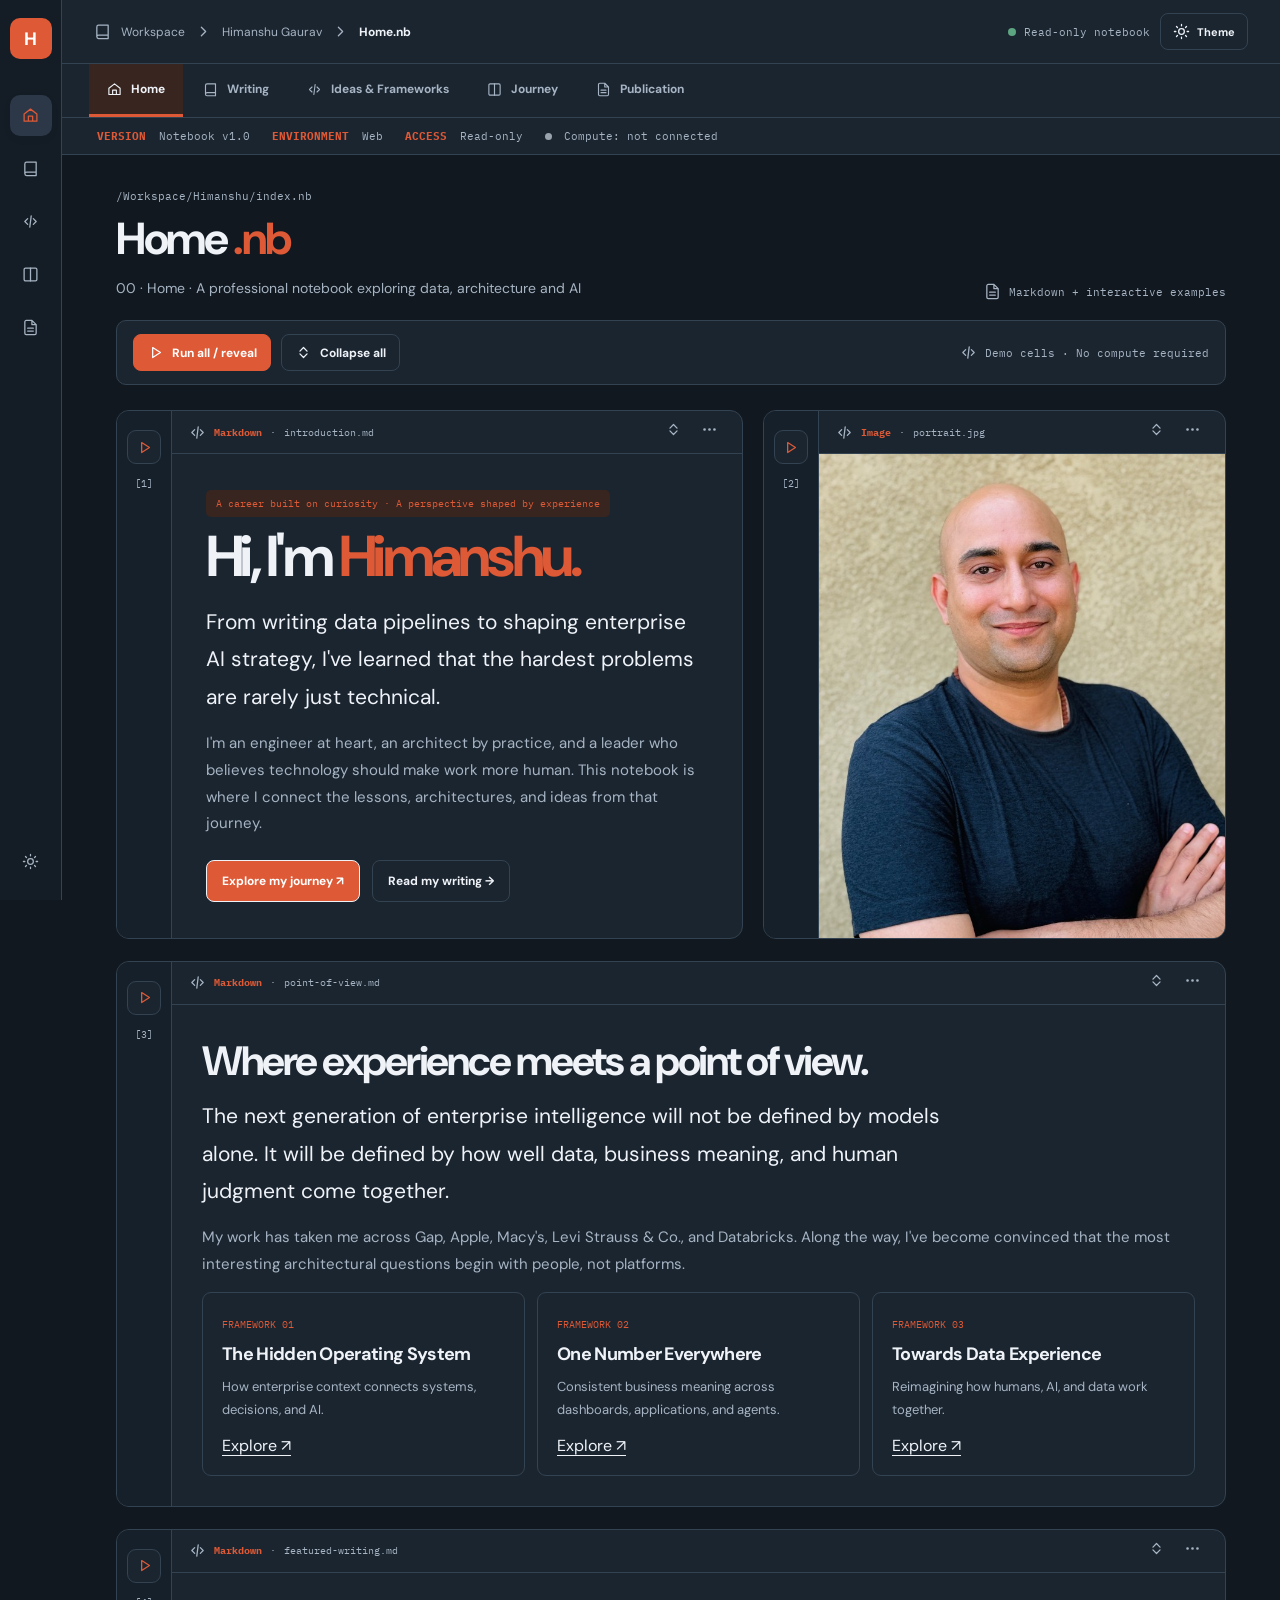
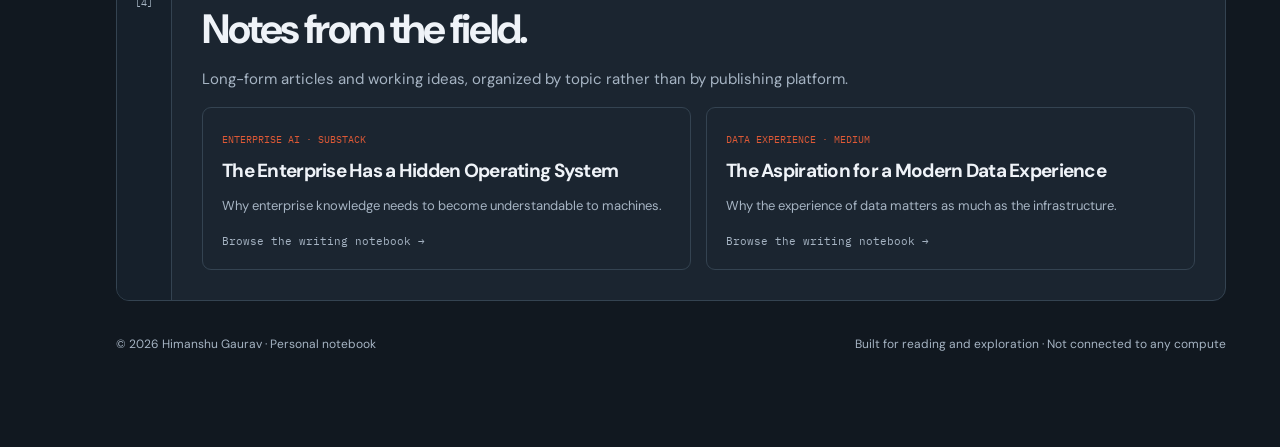
==== index.html @ f8e89c7b "Make dark mode the default with persistent light-mode override" ====
<!doctype html><html lang="en"><head><meta charset="utf-8"><meta name="viewport" content="width=device-width,initial-scale=1"><meta name="description" content="Personal notebook of Himanshu Gaurav: engineering, architecture, enterprise AI, and reflections from a career built on curiosity."><link rel="canonical" href="https://himanshugaurav.com/"><meta property="og:title" content="Home | Himanshu Gaurav"><meta property="og:description" content="Personal notebook of Himanshu Gaurav: engineering, architecture, enterprise AI, and reflections from a career built on curiosity."><meta property="og:image" content="https://himanshugaurav.com/Himanshu_Pic.jpeg"><meta name="twitter:card" content="summary"><title>Home | Himanshu Gaurav</title><script>(function(){try{if(localStorage.getItem('nb-theme')!=='light')document.documentElement.classList.add('dark')}catch(e){document.documentElement.classList.add('dark')}})();</script><link rel="stylesheet" href="assets/style.css"></head><body><svg aria-hidden="true" style="position:absolute;width:0;height:0;overflow:hidden"><defs>
<symbol id="i-book" viewBox="0 0 24 24"><path d="M4 19.5A2.5 2.5 0 016.5 17H20M6.5 17H20V3H6.5A2.5 2.5 0 004 5.5v14A2.5 2.5 0 006.5 22H20v-5"/></symbol>
<symbol id="i-play" viewBox="0 0 24 24"><path d="m8 5 11 7-11 7z"/></symbol>
<symbol id="i-panel" viewBox="0 0 24 24"><rect x="3" y="3" width="18" height="18" rx="2"/><path d="M9 3v18"/></symbol>
<symbol id="i-code" viewBox="0 0 24 24"><path d="m8 8-4 4 4 4m8-8 4 4-4 4m-3-12-2 16"/></symbol>
<symbol id="i-file" viewBox="0 0 24 24"><path d="M14 2H6a2 2 0 00-2 2v16a2 2 0 002 2h12a2 2 0 002-2V8zM14 2v6h6M8 13h8M8 17h8"/></symbol>
<symbol id="i-columns" viewBox="0 0 24 24"><rect x="3" y="3" width="18" height="18" rx="2"/><path d="M12 3v18"/></symbol>
<symbol id="i-chevron" viewBox="0 0 24 24"><path d="m9 18 6-6-6-6"/></symbol>
<symbol id="i-sun" viewBox="0 0 24 24"><circle cx="12" cy="12" r="4"/><path d="M12 2v2m0 16v2M4.9 4.9l1.4 1.4m11.4 11.4 1.4 1.4M2 12h2m16 0h2M4.9 19.1l1.4-1.4M17.7 6.3l1.4-1.4"/></symbol>
<symbol id="i-collapse" viewBox="0 0 24 24"><path d="m7 10 5-5 5 5M7 14l5 5 5-5"/></symbol>
<symbol id="i-ellipsis" viewBox="0 0 24 24"><circle cx="5" cy="12" r="1"/><circle cx="12" cy="12" r="1"/><circle cx="19" cy="12" r="1"/></symbol>
<symbol id="i-pen" viewBox="0 0 24 24"><path d="M12 20h9M16.5 3.5a2.1 2.1 0 013 3L7 19l-4 1 1-4z"/></symbol>
<symbol id="i-home" viewBox="0 0 24 24"><path d="m3 10 9-7 9 7v10H3zM9 20v-7h6v7"/></symbol>
<symbol id="i-filter" viewBox="0 0 24 24"><path d="M4 7h16M7 12h10M10 17h4"/></symbol>
<symbol id="i-bookmark" viewBox="0 0 24 24"><path d="M6 3h12v18l-6-4-6 4z"/></symbol>
</defs></svg><div class="app"><aside class="rail"><a href="index.html" class="rail-logo" title="Notebook home">H</a><a href="index.html" title="Home" class="active" aria-label="Home"><svg class="icon"><use href="#i-home"></use></svg></a><a href="writing.html" title="Writing" class="" aria-label="Writing"><svg class="icon"><use href="#i-book"></use></svg></a><a href="ideas.html" title="Ideas & Frameworks" class="" aria-label="Ideas & Frameworks"><svg class="icon"><use href="#i-code"></use></svg></a><a href="journey.html" title="Journey" class="" aria-label="Journey"><svg class="icon"><use href="#i-columns"></use></svg></a><a href="publication.html" title="Publication" class="" aria-label="Publication"><svg class="icon"><use href="#i-file"></use></svg></a><div class="spacer"></div><button data-theme title="Toggle dark mode" aria-label="Toggle dark mode"><svg class="icon"><use href="#i-sun"></use></svg></button></aside><div class="main"><header class="topbar"><div class="breadcrumb"><svg class="icon"><use href="#i-book"></use></svg> Workspace <svg class="icon"><use href="#i-chevron"></use></svg> Himanshu Gaurav <svg class="icon"><use href="#i-chevron"></use></svg> <strong>Home.nb</strong></div><div class="top-actions"><span class="toolbar-note hide-mobile"><i class="dot"></i> Read-only notebook</span><button class="smallbtn" data-theme title="Toggle theme"><svg class="icon"><use href="#i-sun"></use></svg><span class="hide-mobile">Theme</span></button></div></header><nav class="navtabs" aria-label="Notebook pages"><a href="index.html" class="active" aria-current="page"><svg class="icon"><use href="#i-home"></use></svg> Home</a><a href="writing.html" class="" ><svg class="icon"><use href="#i-book"></use></svg> Writing</a><a href="ideas.html" class="" ><svg class="icon"><use href="#i-code"></use></svg> Ideas & Frameworks</a><a href="journey.html" class="" ><svg class="icon"><use href="#i-columns"></use></svg> Journey</a><a href="publication.html" class="" ><svg class="icon"><use href="#i-file"></use></svg> Publication</a></nav><div class="workspace-meta" aria-label="Notebook metadata"><span><strong>VERSION</strong> Notebook v1.0</span><span><strong>ENVIRONMENT</strong> Web</span><span><strong>ACCESS</strong> Read-only</span><span class="workspace-meta-compute"><span class="meta-status-dot" aria-hidden="true"></span> Compute: not connected</span></div><main class="workspace"><div class="file-heading"><div><div class="path">/Workspace/Himanshu/index.nb</div><h1>Home <span style="color:var(--accent)">.nb</span></h1><p class="sub">00 · Home · A professional notebook exploring data, architecture and AI</p></div><span class="toolbar-note"><svg class="icon"><use href="#i-file"></use></svg> Markdown + interactive examples</span></div><div class="toolrow"><div class="tb-actions"><button class="actionbtn primary" id="run-all"><svg class="icon"><use href="#i-play"></use></svg> Run all / reveal</button><button class="actionbtn" id="collapse-all"><svg class="icon"><use href="#i-collapse"></use></svg> Collapse all</button></div><span class="toolbar-note"><svg class="icon"><use href="#i-code"></use></svg> Demo cells · No compute required</span></div><div class="notebook"><div class="hero-grid"><article class="cell introcell"><div class="cellgutter"><button class="gutterrun" data-run title="Show this cell's content" aria-label="Run cell 1"><svg class="icon"><use href="#i-play"></use></svg></button><span class="count">[1]</span></div><div class="cellbody"><div class="cellbar"><div class="celltype"><svg class="icon"><use href="#i-code"></use></svg> <b>Markdown</b><span>·</span>introduction.md</div><div class="cellops"><button data-collapse title="Collapse cell" aria-label="Collapse cell"><svg class="icon"><use href="#i-collapse"></use></svg></button><button title="This is a read-only notebook" aria-label="Read-only notebook" disabled><svg class="icon"><use href="#i-ellipsis"></use></svg></button></div></div><div class="cellcontent"><div class="chip">A career built on curiosity · A perspective shaped by experience</div><h2 class="hero-title">Hi, I'm <em>Himanshu.</em></h2><p class="lead">From writing data pipelines to shaping enterprise AI strategy, I've learned that the hardest problems are rarely just technical.</p><p>I'm an engineer at heart, an architect by practice, and a leader who believes technology should make work more human. This notebook is where I connect the lessons, architectures, and ideas from that journey.</p><div class="ctas"><a class="cta filled" href="journey.html">Explore my journey ↗</a><a class="cta" href="writing.html">Read my writing →</a></div></div></div></article><article class="cell photocell"><div class="cellgutter"><button class="gutterrun" data-run title="Show this cell's content" aria-label="Run cell 2"><svg class="icon"><use href="#i-play"></use></svg></button><span class="count">[2]</span></div><div class="cellbody"><div class="cellbar"><div class="celltype"><svg class="icon"><use href="#i-code"></use></svg> <b>Image</b><span>·</span>portrait.jpg</div><div class="cellops"><button data-collapse title="Collapse cell" aria-label="Collapse cell"><svg class="icon"><use href="#i-collapse"></use></svg></button><button title="This is a read-only notebook" aria-label="Read-only notebook" disabled><svg class="icon"><use href="#i-ellipsis"></use></svg></button></div></div><div class="cellcontent"><img class="hero-image" src="/Himanshu_Pic.jpeg" alt="Professional portrait of Himanshu Gaurav" width="800" height="800"></div></div></article></div><article class="cell "><div class="cellgutter"><button class="gutterrun" data-run title="Show this cell's content" aria-label="Run cell 3"><svg class="icon"><use href="#i-play"></use></svg></button><span class="count">[3]</span></div><div class="cellbody"><div class="cellbar"><div class="celltype"><svg class="icon"><use href="#i-code"></use></svg> <b>Markdown</b><span>·</span>point-of-view.md</div><div class="cellops"><button data-collapse title="Collapse cell" aria-label="Collapse cell"><svg class="icon"><use href="#i-collapse"></use></svg></button><button title="This is a read-only notebook" aria-label="Read-only notebook" disabled><svg class="icon"><use href="#i-ellipsis"></use></svg></button></div></div><div class="cellcontent"><h2>Where experience meets a point of view.</h2><p class="lead">The next generation of enterprise intelligence will not be defined by models alone. It will be defined by how well data, business meaning, and human judgment come together.</p><p>My work has taken me across Gap, Apple, Macy's, Levi Strauss &amp; Co., and Databricks. Along the way, I've become convinced that the most interesting architectural questions begin with people, not platforms.</p><div class="topicgrid"><div class="tile"><span class="key">FRAMEWORK 01</span><h3>The Hidden Operating System</h3><p>How enterprise context connects systems, decisions, and AI.</p><a href="ideas.html">Explore ↗</a></div><div class="tile"><span class="key">FRAMEWORK 02</span><h3>One Number Everywhere</h3><p>Consistent business meaning across dashboards, applications, and agents.</p><a href="ideas.html">Explore ↗</a></div><div class="tile"><span class="key">FRAMEWORK 03</span><h3>Towards Data Experience</h3><p>Reimagining how humans, AI, and data work together.</p><a href="publication.html">Explore ↗</a></div></div></div></div></article><article class="cell "><div class="cellgutter"><button class="gutterrun" data-run title="Show this cell's content" aria-label="Run cell 4"><svg class="icon"><use href="#i-play"></use></svg></button><span class="count">[4]</span></div><div class="cellbody"><div class="cellbar"><div class="celltype"><svg class="icon"><use href="#i-code"></use></svg> <b>Markdown</b><span>·</span>featured-writing.md</div><div class="cellops"><button data-collapse title="Collapse cell" aria-label="Collapse cell"><svg class="icon"><use href="#i-collapse"></use></svg></button><button title="This is a read-only notebook" aria-label="Read-only notebook" disabled><svg class="icon"><use href="#i-ellipsis"></use></svg></button></div></div><div class="cellcontent"><h2>Notes from the field.</h2><p>Long-form articles and working ideas, organized by topic rather than by publishing platform.</p><div class="twocol"><a class="journal-link" href="writing.html"><small>ENTERPRISE AI · SUBSTACK</small><h3>The Enterprise Has a Hidden Operating System</h3><p>Why enterprise knowledge needs to become understandable to machines.</p><span>Browse the writing notebook →</span></a><a class="journal-link" href="writing.html"><small>DATA EXPERIENCE · MEDIUM</small><h3>The Aspiration for a Modern Data Experience</h3><p>Why the experience of data matters as much as the infrastructure.</p><span>Browse the writing notebook →</span></a></div></div></div></article></div><footer class="foot"><span>© 2026 Himanshu Gaurav · Personal notebook</span><span>Built for reading and exploration · Not connected to any compute</span></footer></main></div></div><script src="assets/app.js"></script></body></html>
---- assets/style.css ----
@import url('https://fonts.googleapis.com/css2?family=DM+Sans:wght@400;500;600;700;800&family=IBM+Plex+Mono:wght@400;500;600&display=swap');
:root{--bg:#f6f8fb;--sidebar:#eef2f7;--surface:#fff;--ink:#1e2530;--muted:#6b7484;--line:#dde4ed;--accent:#de5936;--accentbg:#fff1ec;--code:#f8fafd;--shadow:0 7px 29px #24354c0a;--mono:'IBM Plex Mono',monospace;--sans:'DM Sans',system-ui,sans-serif}
*{box-sizing:border-box}html{scroll-behavior:smooth}body{background:var(--bg);color:var(--ink);margin:0;font-family:var(--sans)}a{color:inherit;text-decoration:none}button,input{font:inherit}button{cursor:pointer}button:focus-visible,a:focus-visible,input:focus-visible{outline:3px solid #628cef;outline-offset:3px}.icon{height:17px;width:17px;stroke:currentColor;fill:none;stroke-width:1.8;stroke-linecap:round;stroke-linejoin:round;flex-shrink:0}
.app{display:grid;grid-template-columns:62px minmax(0,1fr);min-height:100vh}.rail{position:sticky;top:0;height:100vh;background:var(--sidebar);border-right:1px solid var(--line);display:flex;align-items:center;flex-direction:column;gap:12px;padding:18px 8px}.rail a,.rail button{height:41px;width:42px;display:grid;place-items:center;color:var(--muted);border-radius:10px;border:0;background:transparent}.rail .active,.rail a:hover,.rail button:hover{background:var(--surface);color:var(--accent);box-shadow:0 3px 10px #0000000a}.rail .rail-logo{color:#fff;background:var(--accent);font-weight:800;font-size:18px;margin-bottom:24px}.rail .spacer{flex:1}.main{min-width:0}
.topbar{min-height:64px;background:var(--surface);border-bottom:1px solid var(--line);padding:0 32px;display:flex;align-items:center;justify-content:space-between;gap:15px}.breadcrumb{display:flex;align-items:center;gap:10px;font-size:12px;color:var(--muted);white-space:nowrap}.breadcrumb strong{color:var(--ink)}.top-actions,.tb-actions{display:flex;align-items:center;gap:10px;flex-wrap:wrap}.smallbtn{display:inline-flex;align-items:center;gap:7px;background:transparent;border:1px solid var(--line);color:var(--ink);border-radius:8px;padding:9px 12px;font-size:11px;font-weight:700}.smallbtn:hover{border-color:var(--accent);color:var(--accent)}
.navtabs{background:var(--surface);display:flex;gap:2px;align-items:stretch;padding:0 27px;border-bottom:1px solid var(--line);overflow-x:auto}.navtabs a{display:flex;gap:9px;align-items:center;padding:17px 18px;font-size:12px;font-weight:700;color:var(--muted);border-bottom:3px solid transparent;white-space:nowrap}.navtabs a:hover{color:var(--ink);background:var(--code)}.navtabs a.active{color:var(--ink);border-color:var(--accent);background:var(--accentbg)}.navtabs .icon{width:15px;height:15px}
.workspace-meta{display:flex;align-items:center;gap:22px;flex-wrap:wrap;background:var(--surface);padding:11px 35px;border-bottom:1px solid var(--line);font:11px var(--mono);color:var(--muted)}.workspace-meta strong{color:var(--accent);margin-right:6px}.meta-status-dot{display:inline-block;width:7px;height:7px;background:#99a3ae;border-radius:50%;margin-right:5px}
.workspace{max-width:1190px;margin:auto;padding:34px 40px 80px}.file-heading{display:flex;justify-content:space-between;gap:24px;align-items:end;flex-wrap:wrap;margin-bottom:18px}.file-heading h1{margin:7px 0 9px;font-size:clamp(31px,3.5vw,45px);letter-spacing:-.052em}.path{color:var(--muted);font:11px var(--mono)}.sub{color:var(--muted);margin:0;line-height:1.65;font-size:14px}
.toolrow{display:flex;justify-content:space-between;align-items:center;gap:16px;flex-wrap:wrap;background:var(--surface);padding:13px 16px;border:1px solid var(--line);border-radius:10px;margin:20px 0 25px}.toolbar-note{font:11px var(--mono);color:var(--muted);display:flex;align-items:center;gap:8px}.dot{width:8px;height:8px;border-radius:50%;background:#68a686;display:inline-block}.actionbtn{border:1px solid var(--line);border-radius:8px;background:var(--surface);padding:9px 13px;display:flex;align-items:center;gap:8px;font-weight:700;font-size:12px;color:var(--ink)}.actionbtn:hover{border-color:var(--accent)}.actionbtn.primary{background:var(--accent);border-color:var(--accent);color:#fff}
.notebook{display:grid;gap:22px}.cell{border:1px solid var(--line);border-radius:13px;background:var(--surface);box-shadow:var(--shadow);display:grid;grid-template-columns:55px minmax(0,1fr);position:relative;overflow:hidden}.cellgutter{border-right:1px solid var(--line);background:var(--code);padding:19px 8px;display:flex;flex-direction:column;align-items:center;gap:13px}.gutterrun{width:34px;height:34px;background:var(--surface);border:1px solid var(--line);border-radius:9px;display:grid;place-items:center;color:var(--accent)}.gutterrun:hover{background:var(--accentbg)}.count{font:10px var(--mono);color:var(--muted)}.cellbody{min-width:0}.cellbar{min-height:43px;display:flex;justify-content:space-between;align-items:center;gap:10px;border-bottom:1px solid var(--line);padding:0 17px}.celltype{font:10px var(--mono);color:var(--muted);display:flex;align-items:center;gap:8px}.celltype b{color:var(--accent)}.cellops{display:flex;align-items:center;gap:5px}.cellops button{border:0;background:transparent;color:var(--muted);padding:7px;border-radius:5px}.cellops button:hover{background:var(--accentbg);color:var(--accent)}.cellcontent{padding:26px 30px 30px}.cellcontent[hidden],.output[hidden],[data-post][hidden]{display:none!important}.cellcontent h2{font-size:clamp(27px,3.2vw,43px);letter-spacing:-.052em;line-height:1.18;margin:6px 0 13px}.cellcontent h3{font-size:24px;letter-spacing:-.038em;margin:7px 0 12px}.cellcontent p{color:var(--muted);font-size:15px;line-height:1.78;margin:0 0 14px}.cellcontent p:last-child{margin-bottom:0}
.code{margin:0;background:var(--code);border:1px solid var(--line);padding:16px 18px;border-radius:8px;font:12px/1.8 var(--mono);color:var(--muted);white-space:pre-wrap;overflow-wrap:anywhere}.code .kw{color:var(--accent);font-weight:600}.output{margin-top:20px;border:1px solid var(--line);border-radius:9px;background:var(--surface);overflow:hidden}.outputhead{background:var(--code);border-bottom:1px solid var(--line);padding:10px 15px;color:var(--muted);font:10px var(--mono);display:flex;justify-content:space-between}.outputbody{padding:18px}.chip{font:10px var(--mono);color:var(--accent);background:var(--accentbg);padding:7px 10px;border-radius:5px;width:max-content}.lead{font-size:clamp(17px,2vw,21px)!important;color:var(--ink)!important;max-width:760px}
.hero-grid{display:grid;grid-template-columns:minmax(0,1.15fr) minmax(270px,.85fr);gap:20px;align-items:stretch}.hero-grid .cell{height:100%}.hero-grid .cellcontent{padding:36px 34px}.hero-title{font-size:clamp(41px,4.5vw,65px)!important;letter-spacing:-.065em!important}.hero-title em{font-style:normal;color:var(--accent)}.hero-image{width:100%;height:100%;max-height:560px;min-height:380px;object-fit:cover;object-position:center 30%;display:block}.photocell .cellcontent{padding:0;display:flex;align-items:stretch}.photocell .cellbody{display:flex;flex-direction:column}.photocell .cellcontent{flex:1}.photo-alt{display:none}
.ctas{display:flex;align-items:center;gap:12px;flex-wrap:wrap;margin-top:23px}.cta{font-size:12px;font-weight:700;border:1px solid var(--line);padding:12px 15px;border-radius:8px;background:var(--surface)}.cta.filled{background:var(--ink);color:var(--surface);border-color:var(--ink)}
.stepgrid,.topicgrid{display:grid;grid-template-columns:repeat(3,1fr);gap:12px}.tile{border:1px solid var(--line);border-radius:9px;padding:19px;background:var(--surface)}.tile .key{font:10px var(--mono);color:var(--accent)}.tile h3{font-size:18px;margin:9px 0}.tile p{font-size:13px}.tile a{text-decoration:underline;text-underline-offset:4px}.twocol{display:grid;grid-template-columns:1fr 1fr;gap:15px}.journal-link{display:block;border:1px solid var(--line);border-radius:9px;padding:19px;background:var(--surface)}.journal-link:hover{border-color:var(--accent)}.journal-link small{font:10px var(--mono);color:var(--accent)}.journal-link h3{font-size:19px;line-height:1.35;margin:10px 0}.journal-link p{font-size:13px;margin:0 0 12px}.journal-link span{font:11px var(--mono);color:var(--muted)}
.career{display:grid;gap:10px}.career-item{border:1px solid var(--line);border-radius:9px;overflow:hidden}.career button{width:100%;border:0;padding:17px 19px;background:var(--surface);text-align:left;display:flex;justify-content:space-between;gap:12px;align-items:center;color:var(--ink);font-weight:700}.career button small{font:11px var(--mono);color:var(--accent);margin-right:12px}.career .detail{padding:0 19px 17px;color:var(--muted);font-size:14px;line-height:1.7}.career .detail[hidden]{display:none}
.switch{display:inline-flex;padding:4px;border-radius:9px;background:var(--code);gap:4px;flex-wrap:wrap}.switch button{padding:10px 14px;border:0;background:transparent;border-radius:7px;color:var(--muted);font-size:12px;font-weight:700}.switch button.active{color:white;background:var(--accent)}.model-grid{display:grid;grid-template-columns:1fr 1.6fr;gap:14px;align-items:center;margin-top:20px}.metric-panel{border:1px solid var(--line);background:var(--surface);border-radius:9px;padding:16px;text-align:center}.metric-panel small{display:block;font:10px var(--mono);color:var(--muted);margin-bottom:9px}.metric-panel strong{font-size:23px}.metrics{display:grid;grid-template-columns:repeat(3,1fr);gap:8px}.result-caption{margin-top:15px!important;font-size:12px!important}
.searchbar{width:100%;padding:13px 15px;border:1px solid var(--line);border-radius:9px;background:var(--surface);color:var(--ink);font-size:14px;margin:6px 0 15px}.filters{display:flex;gap:7px;flex-wrap:wrap;margin-bottom:17px}.filter{border:1px solid var(--line);border-radius:7px;padding:9px 11px;background:var(--surface);color:var(--muted);font-size:11px;font-weight:700}.filter.active{color:#fff;background:var(--ink);border-color:var(--ink)}
.foot{padding:35px 0 15px;color:var(--muted);font-size:12px;display:flex;justify-content:space-between;gap:15px;flex-wrap:wrap}
.dark{--bg:#111820;--sidebar:#141d25;--surface:#1b2530;--ink:#eff3f8;--muted:#a6b4c3;--line:#344351;--code:#16202b;--shadow:none;--accentbg:#38251f;color:var(--ink)}.dark .rail{background:var(--sidebar)}.dark .rail .active,.dark .rail a:hover,.dark .rail button:hover{background:#2c3847}.dark .filter.active,.dark .switch button.active{background:var(--accent);color:#fff}.dark .switch{background:#293949}.dark .cta.filled{background:var(--accent);color:#fff}.dark .toolbar-note .dot{background:#5da480}
@media(max-width:900px){.hero-grid,.model-grid{grid-template-columns:1fr}.stepgrid,.topicgrid{grid-template-columns:1fr 1fr}.breadcrumb{white-space:normal}.workspace{padding:28px 22px 60px}}
@media(max-width:640px){.app{grid-template-columns:46px minmax(0,1fr)}.rail{padding:10px 2px}.rail a,.rail button{width:38px}.topbar{padding:14px 12px}.breadcrumb{font-size:10px}.navtabs{padding:0 8px}.navtabs a{padding:14px 10px}.workspace{padding:20px 12px 46px}.workspace-meta{padding:10px 12px;gap:10px;font-size:9px}.cell{grid-template-columns:38px minmax(0,1fr)}.cellgutter{padding:14px 3px}.gutterrun{width:29px;height:29px}.cellcontent,.hero-grid .cellcontent{padding:20px 15px}.hero-image{min-height:300px}.twocol,.stepgrid,.topicgrid{grid-template-columns:1fr}.metrics{grid-template-columns:1fr}.file-heading h1{font-size:32px}.hero-title{font-size:40px!important}.hide-mobile{display:none!important}}
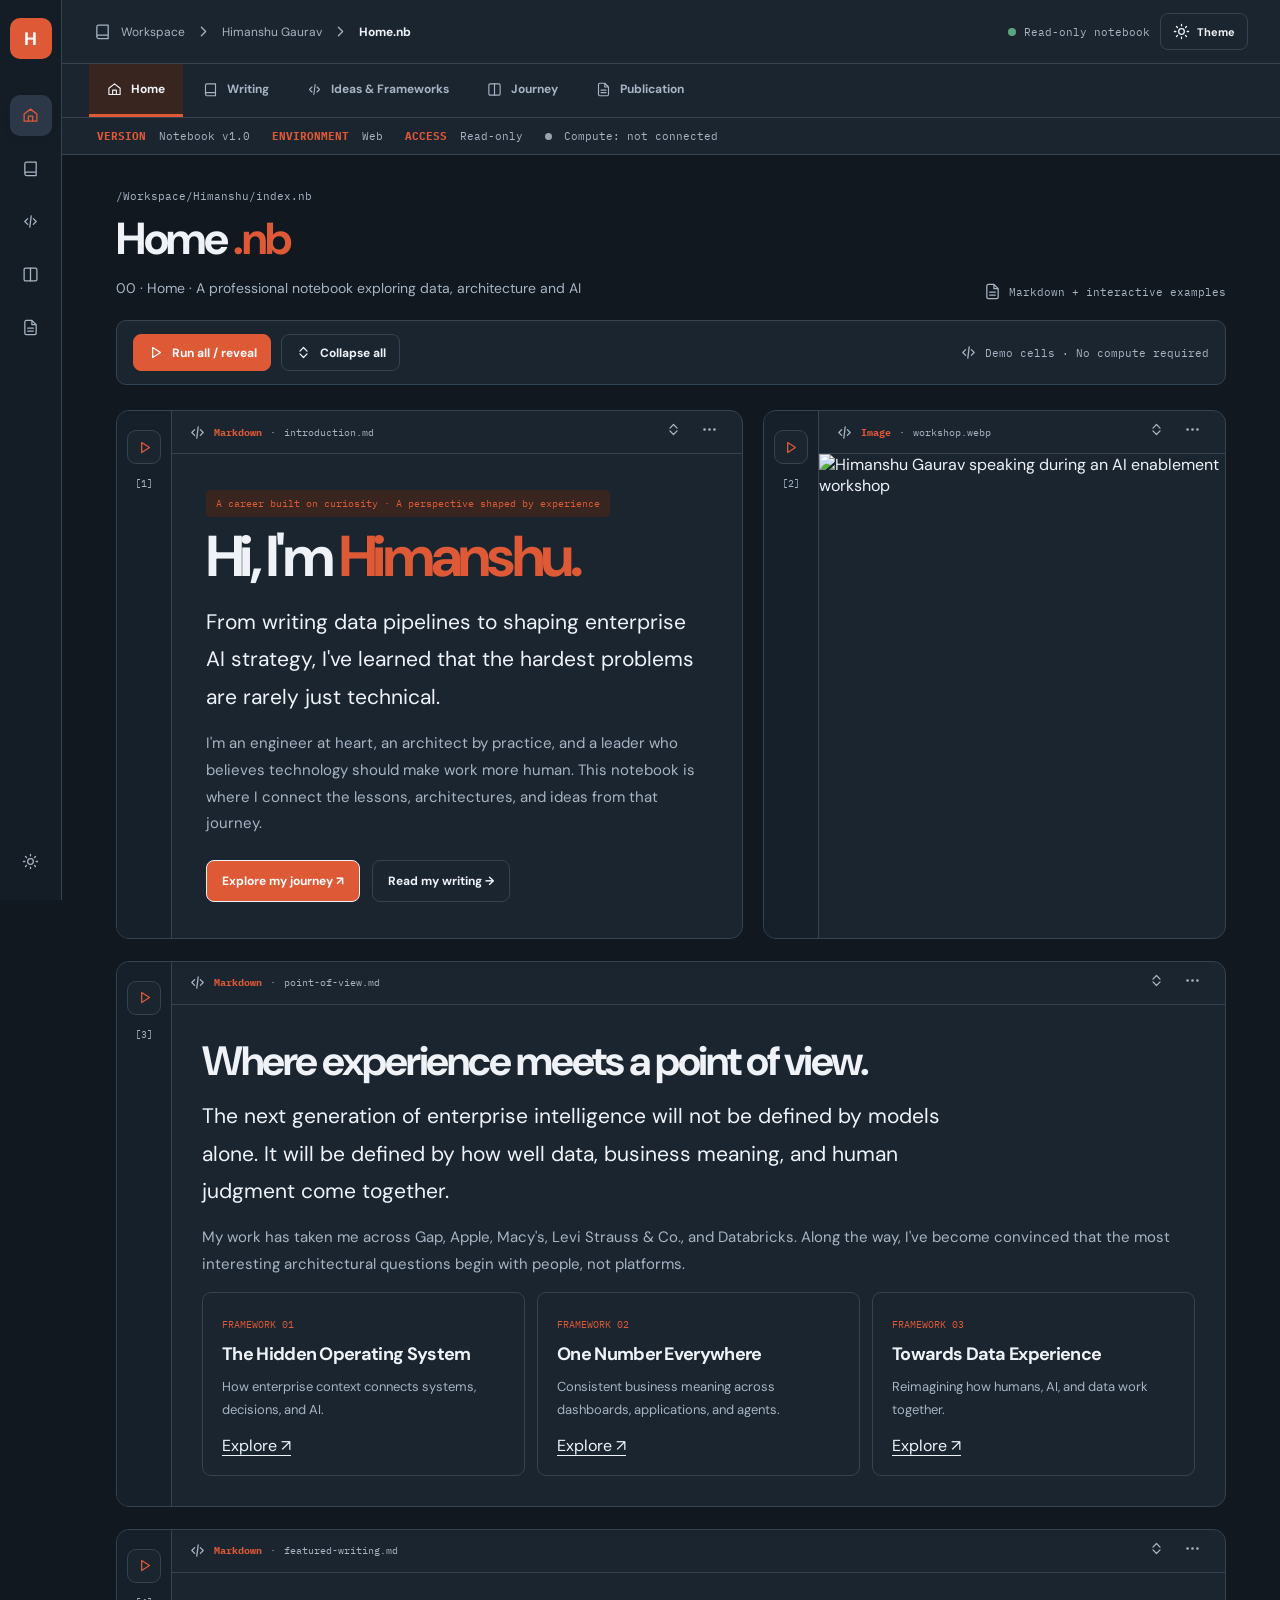
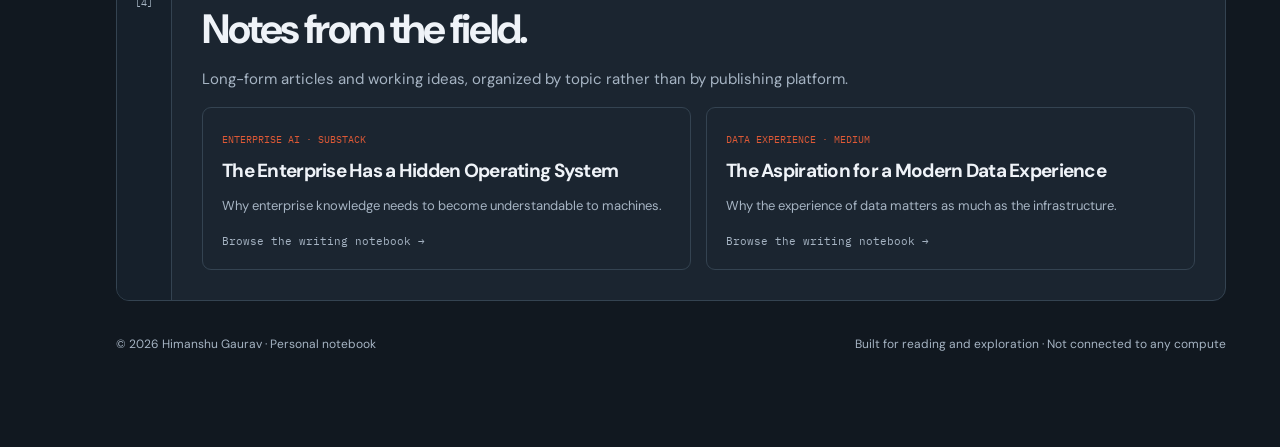
==== commit 5c14e013: "Refresh site portrait placements and responsive layouts" ====
--- a/index.html
+++ b/index.html
@@ -1,4 +1,4 @@
-<!doctype html><html lang="en"><head><meta charset="utf-8"><meta name="viewport" content="width=device-width,initial-scale=1"><meta name="description" content="Personal notebook of Himanshu Gaurav: engineering, architecture, enterprise AI, and reflections from a career built on curiosity."><link rel="canonical" href="https://himanshugaurav.com/"><meta property="og:title" content="Home | Himanshu Gaurav"><meta property="og:description" content="Personal notebook of Himanshu Gaurav: engineering, architecture, enterprise AI, and reflections from a career built on curiosity."><meta property="og:image" content="https://himanshugaurav.com/Himanshu_Pic.jpeg"><meta name="twitter:card" content="summary"><title>Home | Himanshu Gaurav</title><script>(function(){try{if(localStorage.getItem('nb-theme')!=='light')document.documentElement.classList.add('dark')}catch(e){document.documentElement.classList.add('dark')}})();</script><link rel="stylesheet" href="assets/style.css"></head><body><svg aria-hidden="true" style="position:absolute;width:0;height:0;overflow:hidden"><defs>
+<!doctype html><html lang="en"><head><meta charset="utf-8"><meta name="viewport" content="width=device-width,initial-scale=1"><meta name="description" content="Personal notebook of Himanshu Gaurav: engineering, architecture, enterprise AI, and reflections from a career built on curiosity."><link rel="canonical" href="https://himanshugaurav.com/"><meta property="og:title" content="Home | Himanshu Gaurav"><meta property="og:description" content="Personal notebook of Himanshu Gaurav: engineering, architecture, enterprise AI, and reflections from a career built on curiosity."><meta property="og:image" content="https://himanshugaurav.com/assets/home-workshop.webp"><meta name="twitter:card" content="summary_large_image"><title>Home | Himanshu Gaurav</title><script>(function(){try{if(localStorage.getItem('nb-theme')!=='light')document.documentElement.classList.add('dark')}catch(e){document.documentElement.classList.add('dark')}})();</script><link rel="stylesheet" href="assets/style.css"></head><body><svg aria-hidden="true" style="position:absolute;width:0;height:0;overflow:hidden"><defs>
 <symbol id="i-book" viewBox="0 0 24 24"><path d="M4 19.5A2.5 2.5 0 016.5 17H20M6.5 17H20V3H6.5A2.5 2.5 0 004 5.5v14A2.5 2.5 0 006.5 22H20v-5"/></symbol>
 <symbol id="i-play" viewBox="0 0 24 24"><path d="m8 5 11 7-11 7z"/></symbol>
 <symbol id="i-panel" viewBox="0 0 24 24"><rect x="3" y="3" width="18" height="18" rx="2"/><path d="M9 3v18"/></symbol>
@@ -13,4 +13,4 @@
 <symbol id="i-home" viewBox="0 0 24 24"><path d="m3 10 9-7 9 7v10H3zM9 20v-7h6v7"/></symbol>
 <symbol id="i-filter" viewBox="0 0 24 24"><path d="M4 7h16M7 12h10M10 17h4"/></symbol>
 <symbol id="i-bookmark" viewBox="0 0 24 24"><path d="M6 3h12v18l-6-4-6 4z"/></symbol>
-</defs></svg><div class="app"><aside class="rail"><a href="index.html" class="rail-logo" title="Notebook home">H</a><a href="index.html" title="Home" class="active" aria-label="Home"><svg class="icon"><use href="#i-home"></use></svg></a><a href="writing.html" title="Writing" class="" aria-label="Writing"><svg class="icon"><use href="#i-book"></use></svg></a><a href="ideas.html" title="Ideas & Frameworks" class="" aria-label="Ideas & Frameworks"><svg class="icon"><use href="#i-code"></use></svg></a><a href="journey.html" title="Journey" class="" aria-label="Journey"><svg class="icon"><use href="#i-columns"></use></svg></a><a href="publication.html" title="Publication" class="" aria-label="Publication"><svg class="icon"><use href="#i-file"></use></svg></a><div class="spacer"></div><button data-theme title="Toggle dark mode" aria-label="Toggle dark mode"><svg class="icon"><use href="#i-sun"></use></svg></button></aside><div class="main"><header class="topbar"><div class="breadcrumb"><svg class="icon"><use href="#i-book"></use></svg> Workspace <svg class="icon"><use href="#i-chevron"></use></svg> Himanshu Gaurav <svg class="icon"><use href="#i-chevron"></use></svg> <strong>Home.nb</strong></div><div class="top-actions"><span class="toolbar-note hide-mobile"><i class="dot"></i> Read-only notebook</span><button class="smallbtn" data-theme title="Toggle theme"><svg class="icon"><use href="#i-sun"></use></svg><span class="hide-mobile">Theme</span></button></div></header><nav class="navtabs" aria-label="Notebook pages"><a href="index.html" class="active" aria-current="page"><svg class="icon"><use href="#i-home"></use></svg> Home</a><a href="writing.html" class="" ><svg class="icon"><use href="#i-book"></use></svg> Writing</a><a href="ideas.html" class="" ><svg class="icon"><use href="#i-code"></use></svg> Ideas & Frameworks</a><a href="journey.html" class="" ><svg class="icon"><use href="#i-columns"></use></svg> Journey</a><a href="publication.html" class="" ><svg class="icon"><use href="#i-file"></use></svg> Publication</a></nav><div class="workspace-meta" aria-label="Notebook metadata"><span><strong>VERSION</strong> Notebook v1.0</span><span><strong>ENVIRONMENT</strong> Web</span><span><strong>ACCESS</strong> Read-only</span><span class="workspace-meta-compute"><span class="meta-status-dot" aria-hidden="true"></span> Compute: not connected</span></div><main class="workspace"><div class="file-heading"><div><div class="path">/Workspace/Himanshu/index.nb</div><h1>Home <span style="color:var(--accent)">.nb</span></h1><p class="sub">00 · Home · A professional notebook exploring data, architecture and AI</p></div><span class="toolbar-note"><svg class="icon"><use href="#i-file"></use></svg> Markdown + interactive examples</span></div><div class="toolrow"><div class="tb-actions"><button class="actionbtn primary" id="run-all"><svg class="icon"><use href="#i-play"></use></svg> Run all / reveal</button><button class="actionbtn" id="collapse-all"><svg class="icon"><use href="#i-collapse"></use></svg> Collapse all</button></div><span class="toolbar-note"><svg class="icon"><use href="#i-code"></use></svg> Demo cells · No compute required</span></div><div class="notebook"><div class="hero-grid"><article class="cell introcell"><div class="cellgutter"><button class="gutterrun" data-run title="Show this cell's content" aria-label="Run cell 1"><svg class="icon"><use href="#i-play"></use></svg></button><span class="count">[1]</span></div><div class="cellbody"><div class="cellbar"><div class="celltype"><svg class="icon"><use href="#i-code"></use></svg> <b>Markdown</b><span>·</span>introduction.md</div><div class="cellops"><button data-collapse title="Collapse cell" aria-label="Collapse cell"><svg class="icon"><use href="#i-collapse"></use></svg></button><button title="This is a read-only notebook" aria-label="Read-only notebook" disabled><svg class="icon"><use href="#i-ellipsis"></use></svg></button></div></div><div class="cellcontent"><div class="chip">A career built on curiosity · A perspective shaped by experience</div><h2 class="hero-title">Hi, I'm <em>Himanshu.</em></h2><p class="lead">From writing data pipelines to shaping enterprise AI strategy, I've learned that the hardest problems are rarely just technical.</p><p>I'm an engineer at heart, an architect by practice, and a leader who believes technology should make work more human. This notebook is where I connect the lessons, architectures, and ideas from that journey.</p><div class="ctas"><a class="cta filled" href="journey.html">Explore my journey ↗</a><a class="cta" href="writing.html">Read my writing →</a></div></div></div></article><article class="cell photocell"><div class="cellgutter"><button class="gutterrun" data-run title="Show this cell's content" aria-label="Run cell 2"><svg class="icon"><use href="#i-play"></use></svg></button><span class="count">[2]</span></div><div class="cellbody"><div class="cellbar"><div class="celltype"><svg class="icon"><use href="#i-code"></use></svg> <b>Image</b><span>·</span>portrait.jpg</div><div class="cellops"><button data-collapse title="Collapse cell" aria-label="Collapse cell"><svg class="icon"><use href="#i-collapse"></use></svg></button><button title="This is a read-only notebook" aria-label="Read-only notebook" disabled><svg class="icon"><use href="#i-ellipsis"></use></svg></button></div></div><div class="cellcontent"><img class="hero-image" src="/Himanshu_Pic.jpeg" alt="Professional portrait of Himanshu Gaurav" width="800" height="800"></div></div></article></div><article class="cell "><div class="cellgutter"><button class="gutterrun" data-run title="Show this cell's content" aria-label="Run cell 3"><svg class="icon"><use href="#i-play"></use></svg></button><span class="count">[3]</span></div><div class="cellbody"><div class="cellbar"><div class="celltype"><svg class="icon"><use href="#i-code"></use></svg> <b>Markdown</b><span>·</span>point-of-view.md</div><div class="cellops"><button data-collapse title="Collapse cell" aria-label="Collapse cell"><svg class="icon"><use href="#i-collapse"></use></svg></button><button title="This is a read-only notebook" aria-label="Read-only notebook" disabled><svg class="icon"><use href="#i-ellipsis"></use></svg></button></div></div><div class="cellcontent"><h2>Where experience meets a point of view.</h2><p class="lead">The next generation of enterprise intelligence will not be defined by models alone. It will be defined by how well data, business meaning, and human judgment come together.</p><p>My work has taken me across Gap, Apple, Macy's, Levi Strauss &amp; Co., and Databricks. Along the way, I've become convinced that the most interesting architectural questions begin with people, not platforms.</p><div class="topicgrid"><div class="tile"><span class="key">FRAMEWORK 01</span><h3>The Hidden Operating System</h3><p>How enterprise context connects systems, decisions, and AI.</p><a href="ideas.html">Explore ↗</a></div><div class="tile"><span class="key">FRAMEWORK 02</span><h3>One Number Everywhere</h3><p>Consistent business meaning across dashboards, applications, and agents.</p><a href="ideas.html">Explore ↗</a></div><div class="tile"><span class="key">FRAMEWORK 03</span><h3>Towards Data Experience</h3><p>Reimagining how humans, AI, and data work together.</p><a href="publication.html">Explore ↗</a></div></div></div></div></article><article class="cell "><div class="cellgutter"><button class="gutterrun" data-run title="Show this cell's content" aria-label="Run cell 4"><svg class="icon"><use href="#i-play"></use></svg></button><span class="count">[4]</span></div><div class="cellbody"><div class="cellbar"><div class="celltype"><svg class="icon"><use href="#i-code"></use></svg> <b>Markdown</b><span>·</span>featured-writing.md</div><div class="cellops"><button data-collapse title="Collapse cell" aria-label="Collapse cell"><svg class="icon"><use href="#i-collapse"></use></svg></button><button title="This is a read-only notebook" aria-label="Read-only notebook" disabled><svg class="icon"><use href="#i-ellipsis"></use></svg></button></div></div><div class="cellcontent"><h2>Notes from the field.</h2><p>Long-form articles and working ideas, organized by topic rather than by publishing platform.</p><div class="twocol"><a class="journal-link" href="writing.html"><small>ENTERPRISE AI · SUBSTACK</small><h3>The Enterprise Has a Hidden Operating System</h3><p>Why enterprise knowledge needs to become understandable to machines.</p><span>Browse the writing notebook →</span></a><a class="journal-link" href="writing.html"><small>DATA EXPERIENCE · MEDIUM</small><h3>The Aspiration for a Modern Data Experience</h3><p>Why the experience of data matters as much as the infrastructure.</p><span>Browse the writing notebook →</span></a></div></div></div></article></div><footer class="foot"><span>© 2026 Himanshu Gaurav · Personal notebook</span><span>Built for reading and exploration · Not connected to any compute</span></footer></main></div></div><script src="assets/app.js"></script></body></html>+</defs></svg><div class="app"><aside class="rail"><a href="index.html" class="rail-logo" title="Notebook home">H</a><a href="index.html" title="Home" class="active" aria-label="Home"><svg class="icon"><use href="#i-home"></use></svg></a><a href="writing.html" title="Writing" class="" aria-label="Writing"><svg class="icon"><use href="#i-book"></use></svg></a><a href="ideas.html" title="Ideas & Frameworks" class="" aria-label="Ideas & Frameworks"><svg class="icon"><use href="#i-code"></use></svg></a><a href="journey.html" title="Journey" class="" aria-label="Journey"><svg class="icon"><use href="#i-columns"></use></svg></a><a href="publication.html" title="Publication" class="" aria-label="Publication"><svg class="icon"><use href="#i-file"></use></svg></a><div class="spacer"></div><button data-theme title="Toggle dark mode" aria-label="Toggle dark mode"><svg class="icon"><use href="#i-sun"></use></svg></button></aside><div class="main"><header class="topbar"><div class="breadcrumb"><svg class="icon"><use href="#i-book"></use></svg> Workspace <svg class="icon"><use href="#i-chevron"></use></svg> Himanshu Gaurav <svg class="icon"><use href="#i-chevron"></use></svg> <strong>Home.nb</strong></div><div class="top-actions"><span class="toolbar-note hide-mobile"><i class="dot"></i> Read-only notebook</span><button class="smallbtn" data-theme title="Toggle theme"><svg class="icon"><use href="#i-sun"></use></svg><span class="hide-mobile">Theme</span></button></div></header><nav class="navtabs" aria-label="Notebook pages"><a href="index.html" class="active" aria-current="page"><svg class="icon"><use href="#i-home"></use></svg> Home</a><a href="writing.html" class="" ><svg class="icon"><use href="#i-book"></use></svg> Writing</a><a href="ideas.html" class="" ><svg class="icon"><use href="#i-code"></use></svg> Ideas & Frameworks</a><a href="journey.html" class="" ><svg class="icon"><use href="#i-columns"></use></svg> Journey</a><a href="publication.html" class="" ><svg class="icon"><use href="#i-file"></use></svg> Publication</a></nav><div class="workspace-meta" aria-label="Notebook metadata"><span><strong>VERSION</strong> Notebook v1.0</span><span><strong>ENVIRONMENT</strong> Web</span><span><strong>ACCESS</strong> Read-only</span><span class="workspace-meta-compute"><span class="meta-status-dot" aria-hidden="true"></span> Compute: not connected</span></div><main class="workspace"><div class="file-heading"><div><div class="path">/Workspace/Himanshu/index.nb</div><h1>Home <span style="color:var(--accent)">.nb</span></h1><p class="sub">00 · Home · A professional notebook exploring data, architecture and AI</p></div><span class="toolbar-note"><svg class="icon"><use href="#i-file"></use></svg> Markdown + interactive examples</span></div><div class="toolrow"><div class="tb-actions"><button class="actionbtn primary" id="run-all"><svg class="icon"><use href="#i-play"></use></svg> Run all / reveal</button><button class="actionbtn" id="collapse-all"><svg class="icon"><use href="#i-collapse"></use></svg> Collapse all</button></div><span class="toolbar-note"><svg class="icon"><use href="#i-code"></use></svg> Demo cells · No compute required</span></div><div class="notebook"><div class="hero-grid"><article class="cell introcell"><div class="cellgutter"><button class="gutterrun" data-run title="Show this cell's content" aria-label="Run cell 1"><svg class="icon"><use href="#i-play"></use></svg></button><span class="count">[1]</span></div><div class="cellbody"><div class="cellbar"><div class="celltype"><svg class="icon"><use href="#i-code"></use></svg> <b>Markdown</b><span>·</span>introduction.md</div><div class="cellops"><button data-collapse title="Collapse cell" aria-label="Collapse cell"><svg class="icon"><use href="#i-collapse"></use></svg></button><button title="This is a read-only notebook" aria-label="Read-only notebook" disabled><svg class="icon"><use href="#i-ellipsis"></use></svg></button></div></div><div class="cellcontent"><div class="chip">A career built on curiosity · A perspective shaped by experience</div><h2 class="hero-title">Hi, I'm <em>Himanshu.</em></h2><p class="lead">From writing data pipelines to shaping enterprise AI strategy, I've learned that the hardest problems are rarely just technical.</p><p>I'm an engineer at heart, an architect by practice, and a leader who believes technology should make work more human. This notebook is where I connect the lessons, architectures, and ideas from that journey.</p><div class="ctas"><a class="cta filled" href="journey.html">Explore my journey ↗</a><a class="cta" href="writing.html">Read my writing →</a></div></div></div></article><article class="cell photocell"><div class="cellgutter"><button class="gutterrun" data-run title="Show this cell's content" aria-label="Run cell 2"><svg class="icon"><use href="#i-play"></use></svg></button><span class="count">[2]</span></div><div class="cellbody"><div class="cellbar"><div class="celltype"><svg class="icon"><use href="#i-code"></use></svg> <b>Image</b><span>·</span>workshop.webp</div><div class="cellops"><button data-collapse title="Collapse cell" aria-label="Collapse cell"><svg class="icon"><use href="#i-collapse"></use></svg></button><button title="This is a read-only notebook" aria-label="Read-only notebook" disabled><svg class="icon"><use href="#i-ellipsis"></use></svg></button></div></div><div class="cellcontent"><img class="hero-image" src="assets/home-workshop.webp" alt="Himanshu Gaurav speaking during an AI enablement workshop" width="800" height="800" fetchpriority="high" decoding="async"></div></div></article></div><article class="cell "><div class="cellgutter"><button class="gutterrun" data-run title="Show this cell's content" aria-label="Run cell 3"><svg class="icon"><use href="#i-play"></use></svg></button><span class="count">[3]</span></div><div class="cellbody"><div class="cellbar"><div class="celltype"><svg class="icon"><use href="#i-code"></use></svg> <b>Markdown</b><span>·</span>point-of-view.md</div><div class="cellops"><button data-collapse title="Collapse cell" aria-label="Collapse cell"><svg class="icon"><use href="#i-collapse"></use></svg></button><button title="This is a read-only notebook" aria-label="Read-only notebook" disabled><svg class="icon"><use href="#i-ellipsis"></use></svg></button></div></div><div class="cellcontent"><h2>Where experience meets a point of view.</h2><p class="lead">The next generation of enterprise intelligence will not be defined by models alone. It will be defined by how well data, business meaning, and human judgment come together.</p><p>My work has taken me across Gap, Apple, Macy's, Levi Strauss &amp; Co., and Databricks. Along the way, I've become convinced that the most interesting architectural questions begin with people, not platforms.</p><div class="topicgrid"><div class="tile"><span class="key">FRAMEWORK 01</span><h3>The Hidden Operating System</h3><p>How enterprise context connects systems, decisions, and AI.</p><a href="ideas.html">Explore ↗</a></div><div class="tile"><span class="key">FRAMEWORK 02</span><h3>One Number Everywhere</h3><p>Consistent business meaning across dashboards, applications, and agents.</p><a href="ideas.html">Explore ↗</a></div><div class="tile"><span class="key">FRAMEWORK 03</span><h3>Towards Data Experience</h3><p>Reimagining how humans, AI, and data work together.</p><a href="publication.html">Explore ↗</a></div></div></div></div></article><article class="cell "><div class="cellgutter"><button class="gutterrun" data-run title="Show this cell's content" aria-label="Run cell 4"><svg class="icon"><use href="#i-play"></use></svg></button><span class="count">[4]</span></div><div class="cellbody"><div class="cellbar"><div class="celltype"><svg class="icon"><use href="#i-code"></use></svg> <b>Markdown</b><span>·</span>featured-writing.md</div><div class="cellops"><button data-collapse title="Collapse cell" aria-label="Collapse cell"><svg class="icon"><use href="#i-collapse"></use></svg></button><button title="This is a read-only notebook" aria-label="Read-only notebook" disabled><svg class="icon"><use href="#i-ellipsis"></use></svg></button></div></div><div class="cellcontent"><h2>Notes from the field.</h2><p>Long-form articles and working ideas, organized by topic rather than by publishing platform.</p><div class="twocol"><a class="journal-link" href="writing.html"><small>ENTERPRISE AI · SUBSTACK</small><h3>The Enterprise Has a Hidden Operating System</h3><p>Why enterprise knowledge needs to become understandable to machines.</p><span>Browse the writing notebook →</span></a><a class="journal-link" href="writing.html"><small>DATA EXPERIENCE · MEDIUM</small><h3>The Aspiration for a Modern Data Experience</h3><p>Why the experience of data matters as much as the infrastructure.</p><span>Browse the writing notebook →</span></a></div></div></div></article></div><footer class="foot"><span>© 2026 Himanshu Gaurav · Personal notebook</span><span>Built for reading and exploration · Not connected to any compute</span></footer></main></div></div><script src="assets/app.js"></script></body></html>
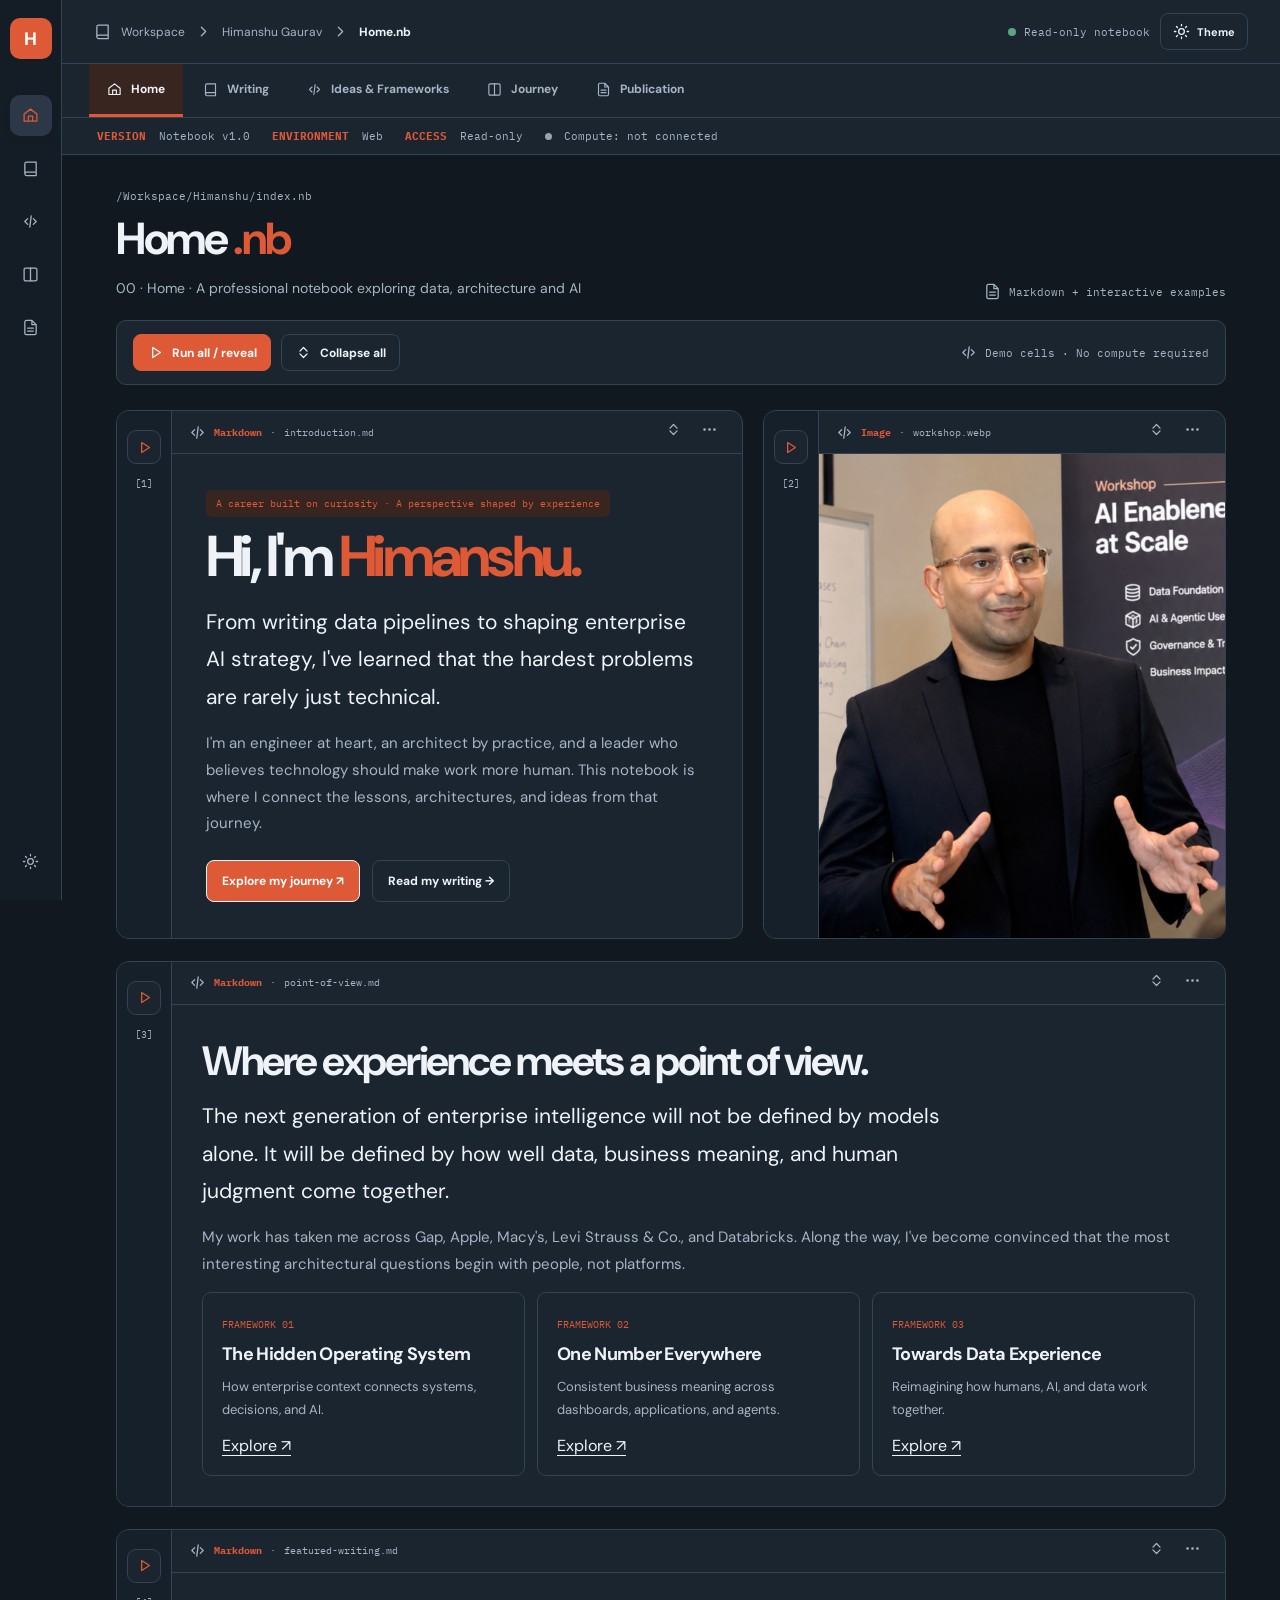
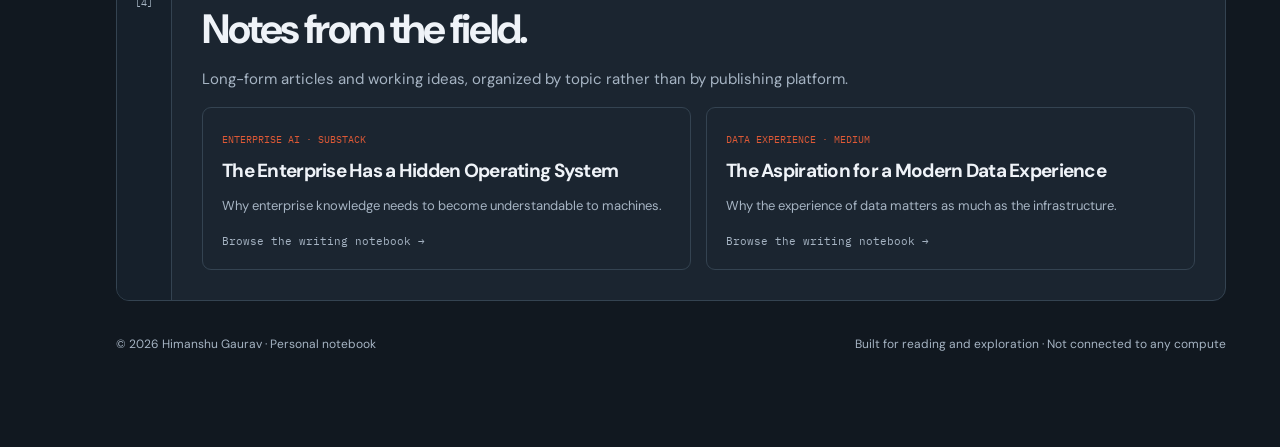
==== commit 6864faa2: "Use uploaded workshop image asset in index.html" ====
--- a/index.html
+++ b/index.html
@@ -1,4 +1,4 @@
-<!doctype html><html lang="en"><head><meta charset="utf-8"><meta name="viewport" content="width=device-width,initial-scale=1"><meta name="description" content="Personal notebook of Himanshu Gaurav: engineering, architecture, enterprise AI, and reflections from a career built on curiosity."><link rel="canonical" href="https://himanshugaurav.com/"><meta property="og:title" content="Home | Himanshu Gaurav"><meta property="og:description" content="Personal notebook of Himanshu Gaurav: engineering, architecture, enterprise AI, and reflections from a career built on curiosity."><meta property="og:image" content="https://himanshugaurav.com/assets/home-workshop.webp"><meta name="twitter:card" content="summary_large_image"><title>Home | Himanshu Gaurav</title><script>(function(){try{if(localStorage.getItem('nb-theme')!=='light')document.documentElement.classList.add('dark')}catch(e){document.documentElement.classList.add('dark')}})();</script><link rel="stylesheet" href="assets/style.css"></head><body><svg aria-hidden="true" style="position:absolute;width:0;height:0;overflow:hidden"><defs>
+<!doctype html><html lang="en"><head><meta charset="utf-8"><meta name="viewport" content="width=device-width,initial-scale=1"><meta name="description" content="Personal notebook of Himanshu Gaurav: engineering, architecture, enterprise AI, and reflections from a career built on curiosity."><link rel="canonical" href="https://himanshugaurav.com/"><meta property="og:title" content="Home | Himanshu Gaurav"><meta property="og:description" content="Personal notebook of Himanshu Gaurav: engineering, architecture, enterprise AI, and reflections from a career built on curiosity."><meta property="og:image" content="https://himanshugaurav.com/assets/1793568794406.png"><meta name="twitter:card" content="summary_large_image"><title>Home | Himanshu Gaurav</title><script>(function(){try{if(localStorage.getItem('nb-theme')!=='light')document.documentElement.classList.add('dark')}catch(e){document.documentElement.classList.add('dark')}})();</script><link rel="stylesheet" href="assets/style.css"></head><body><svg aria-hidden="true" style="position:absolute;width:0;height:0;overflow:hidden"><defs>
 <symbol id="i-book" viewBox="0 0 24 24"><path d="M4 19.5A2.5 2.5 0 016.5 17H20M6.5 17H20V3H6.5A2.5 2.5 0 004 5.5v14A2.5 2.5 0 006.5 22H20v-5"/></symbol>
 <symbol id="i-play" viewBox="0 0 24 24"><path d="m8 5 11 7-11 7z"/></symbol>
 <symbol id="i-panel" viewBox="0 0 24 24"><rect x="3" y="3" width="18" height="18" rx="2"/><path d="M9 3v18"/></symbol>
@@ -13,4 +13,4 @@
 <symbol id="i-home" viewBox="0 0 24 24"><path d="m3 10 9-7 9 7v10H3zM9 20v-7h6v7"/></symbol>
 <symbol id="i-filter" viewBox="0 0 24 24"><path d="M4 7h16M7 12h10M10 17h4"/></symbol>
 <symbol id="i-bookmark" viewBox="0 0 24 24"><path d="M6 3h12v18l-6-4-6 4z"/></symbol>
-</defs></svg><div class="app"><aside class="rail"><a href="index.html" class="rail-logo" title="Notebook home">H</a><a href="index.html" title="Home" class="active" aria-label="Home"><svg class="icon"><use href="#i-home"></use></svg></a><a href="writing.html" title="Writing" class="" aria-label="Writing"><svg class="icon"><use href="#i-book"></use></svg></a><a href="ideas.html" title="Ideas & Frameworks" class="" aria-label="Ideas & Frameworks"><svg class="icon"><use href="#i-code"></use></svg></a><a href="journey.html" title="Journey" class="" aria-label="Journey"><svg class="icon"><use href="#i-columns"></use></svg></a><a href="publication.html" title="Publication" class="" aria-label="Publication"><svg class="icon"><use href="#i-file"></use></svg></a><div class="spacer"></div><button data-theme title="Toggle dark mode" aria-label="Toggle dark mode"><svg class="icon"><use href="#i-sun"></use></svg></button></aside><div class="main"><header class="topbar"><div class="breadcrumb"><svg class="icon"><use href="#i-book"></use></svg> Workspace <svg class="icon"><use href="#i-chevron"></use></svg> Himanshu Gaurav <svg class="icon"><use href="#i-chevron"></use></svg> <strong>Home.nb</strong></div><div class="top-actions"><span class="toolbar-note hide-mobile"><i class="dot"></i> Read-only notebook</span><button class="smallbtn" data-theme title="Toggle theme"><svg class="icon"><use href="#i-sun"></use></svg><span class="hide-mobile">Theme</span></button></div></header><nav class="navtabs" aria-label="Notebook pages"><a href="index.html" class="active" aria-current="page"><svg class="icon"><use href="#i-home"></use></svg> Home</a><a href="writing.html" class="" ><svg class="icon"><use href="#i-book"></use></svg> Writing</a><a href="ideas.html" class="" ><svg class="icon"><use href="#i-code"></use></svg> Ideas & Frameworks</a><a href="journey.html" class="" ><svg class="icon"><use href="#i-columns"></use></svg> Journey</a><a href="publication.html" class="" ><svg class="icon"><use href="#i-file"></use></svg> Publication</a></nav><div class="workspace-meta" aria-label="Notebook metadata"><span><strong>VERSION</strong> Notebook v1.0</span><span><strong>ENVIRONMENT</strong> Web</span><span><strong>ACCESS</strong> Read-only</span><span class="workspace-meta-compute"><span class="meta-status-dot" aria-hidden="true"></span> Compute: not connected</span></div><main class="workspace"><div class="file-heading"><div><div class="path">/Workspace/Himanshu/index.nb</div><h1>Home <span style="color:var(--accent)">.nb</span></h1><p class="sub">00 · Home · A professional notebook exploring data, architecture and AI</p></div><span class="toolbar-note"><svg class="icon"><use href="#i-file"></use></svg> Markdown + interactive examples</span></div><div class="toolrow"><div class="tb-actions"><button class="actionbtn primary" id="run-all"><svg class="icon"><use href="#i-play"></use></svg> Run all / reveal</button><button class="actionbtn" id="collapse-all"><svg class="icon"><use href="#i-collapse"></use></svg> Collapse all</button></div><span class="toolbar-note"><svg class="icon"><use href="#i-code"></use></svg> Demo cells · No compute required</span></div><div class="notebook"><div class="hero-grid"><article class="cell introcell"><div class="cellgutter"><button class="gutterrun" data-run title="Show this cell's content" aria-label="Run cell 1"><svg class="icon"><use href="#i-play"></use></svg></button><span class="count">[1]</span></div><div class="cellbody"><div class="cellbar"><div class="celltype"><svg class="icon"><use href="#i-code"></use></svg> <b>Markdown</b><span>·</span>introduction.md</div><div class="cellops"><button data-collapse title="Collapse cell" aria-label="Collapse cell"><svg class="icon"><use href="#i-collapse"></use></svg></button><button title="This is a read-only notebook" aria-label="Read-only notebook" disabled><svg class="icon"><use href="#i-ellipsis"></use></svg></button></div></div><div class="cellcontent"><div class="chip">A career built on curiosity · A perspective shaped by experience</div><h2 class="hero-title">Hi, I'm <em>Himanshu.</em></h2><p class="lead">From writing data pipelines to shaping enterprise AI strategy, I've learned that the hardest problems are rarely just technical.</p><p>I'm an engineer at heart, an architect by practice, and a leader who believes technology should make work more human. This notebook is where I connect the lessons, architectures, and ideas from that journey.</p><div class="ctas"><a class="cta filled" href="journey.html">Explore my journey ↗</a><a class="cta" href="writing.html">Read my writing →</a></div></div></div></article><article class="cell photocell"><div class="cellgutter"><button class="gutterrun" data-run title="Show this cell's content" aria-label="Run cell 2"><svg class="icon"><use href="#i-play"></use></svg></button><span class="count">[2]</span></div><div class="cellbody"><div class="cellbar"><div class="celltype"><svg class="icon"><use href="#i-code"></use></svg> <b>Image</b><span>·</span>workshop.webp</div><div class="cellops"><button data-collapse title="Collapse cell" aria-label="Collapse cell"><svg class="icon"><use href="#i-collapse"></use></svg></button><button title="This is a read-only notebook" aria-label="Read-only notebook" disabled><svg class="icon"><use href="#i-ellipsis"></use></svg></button></div></div><div class="cellcontent"><img class="hero-image" src="assets/home-workshop.webp" alt="Himanshu Gaurav speaking during an AI enablement workshop" width="800" height="800" fetchpriority="high" decoding="async"></div></div></article></div><article class="cell "><div class="cellgutter"><button class="gutterrun" data-run title="Show this cell's content" aria-label="Run cell 3"><svg class="icon"><use href="#i-play"></use></svg></button><span class="count">[3]</span></div><div class="cellbody"><div class="cellbar"><div class="celltype"><svg class="icon"><use href="#i-code"></use></svg> <b>Markdown</b><span>·</span>point-of-view.md</div><div class="cellops"><button data-collapse title="Collapse cell" aria-label="Collapse cell"><svg class="icon"><use href="#i-collapse"></use></svg></button><button title="This is a read-only notebook" aria-label="Read-only notebook" disabled><svg class="icon"><use href="#i-ellipsis"></use></svg></button></div></div><div class="cellcontent"><h2>Where experience meets a point of view.</h2><p class="lead">The next generation of enterprise intelligence will not be defined by models alone. It will be defined by how well data, business meaning, and human judgment come together.</p><p>My work has taken me across Gap, Apple, Macy's, Levi Strauss &amp; Co., and Databricks. Along the way, I've become convinced that the most interesting architectural questions begin with people, not platforms.</p><div class="topicgrid"><div class="tile"><span class="key">FRAMEWORK 01</span><h3>The Hidden Operating System</h3><p>How enterprise context connects systems, decisions, and AI.</p><a href="ideas.html">Explore ↗</a></div><div class="tile"><span class="key">FRAMEWORK 02</span><h3>One Number Everywhere</h3><p>Consistent business meaning across dashboards, applications, and agents.</p><a href="ideas.html">Explore ↗</a></div><div class="tile"><span class="key">FRAMEWORK 03</span><h3>Towards Data Experience</h3><p>Reimagining how humans, AI, and data work together.</p><a href="publication.html">Explore ↗</a></div></div></div></div></article><article class="cell "><div class="cellgutter"><button class="gutterrun" data-run title="Show this cell's content" aria-label="Run cell 4"><svg class="icon"><use href="#i-play"></use></svg></button><span class="count">[4]</span></div><div class="cellbody"><div class="cellbar"><div class="celltype"><svg class="icon"><use href="#i-code"></use></svg> <b>Markdown</b><span>·</span>featured-writing.md</div><div class="cellops"><button data-collapse title="Collapse cell" aria-label="Collapse cell"><svg class="icon"><use href="#i-collapse"></use></svg></button><button title="This is a read-only notebook" aria-label="Read-only notebook" disabled><svg class="icon"><use href="#i-ellipsis"></use></svg></button></div></div><div class="cellcontent"><h2>Notes from the field.</h2><p>Long-form articles and working ideas, organized by topic rather than by publishing platform.</p><div class="twocol"><a class="journal-link" href="writing.html"><small>ENTERPRISE AI · SUBSTACK</small><h3>The Enterprise Has a Hidden Operating System</h3><p>Why enterprise knowledge needs to become understandable to machines.</p><span>Browse the writing notebook →</span></a><a class="journal-link" href="writing.html"><small>DATA EXPERIENCE · MEDIUM</small><h3>The Aspiration for a Modern Data Experience</h3><p>Why the experience of data matters as much as the infrastructure.</p><span>Browse the writing notebook →</span></a></div></div></div></article></div><footer class="foot"><span>© 2026 Himanshu Gaurav · Personal notebook</span><span>Built for reading and exploration · Not connected to any compute</span></footer></main></div></div><script src="assets/app.js"></script></body></html>+</defs></svg><div class="app"><aside class="rail"><a href="index.html" class="rail-logo" title="Notebook home">H</a><a href="index.html" title="Home" class="active" aria-label="Home"><svg class="icon"><use href="#i-home"></use></svg></a><a href="writing.html" title="Writing" class="" aria-label="Writing"><svg class="icon"><use href="#i-book"></use></svg></a><a href="ideas.html" title="Ideas & Frameworks" class="" aria-label="Ideas & Frameworks"><svg class="icon"><use href="#i-code"></use></svg></a><a href="journey.html" title="Journey" class="" aria-label="Journey"><svg class="icon"><use href="#i-columns"></use></svg></a><a href="publication.html" title="Publication" class="" aria-label="Publication"><svg class="icon"><use href="#i-file"></use></svg></a><div class="spacer"></div><button data-theme title="Toggle dark mode" aria-label="Toggle dark mode"><svg class="icon"><use href="#i-sun"></use></svg></button></aside><div class="main"><header class="topbar"><div class="breadcrumb"><svg class="icon"><use href="#i-book"></use></svg> Workspace <svg class="icon"><use href="#i-chevron"></use></svg> Himanshu Gaurav <svg class="icon"><use href="#i-chevron"></use></svg> <strong>Home.nb</strong></div><div class="top-actions"><span class="toolbar-note hide-mobile"><i class="dot"></i> Read-only notebook</span><button class="smallbtn" data-theme title="Toggle theme"><svg class="icon"><use href="#i-sun"></use></svg><span class="hide-mobile">Theme</span></button></div></header><nav class="navtabs" aria-label="Notebook pages"><a href="index.html" class="active" aria-current="page"><svg class="icon"><use href="#i-home"></use></svg> Home</a><a href="writing.html" class="" ><svg class="icon"><use href="#i-book"></use></svg> Writing</a><a href="ideas.html" class="" ><svg class="icon"><use href="#i-code"></use></svg> Ideas & Frameworks</a><a href="journey.html" class="" ><svg class="icon"><use href="#i-columns"></use></svg> Journey</a><a href="publication.html" class="" ><svg class="icon"><use href="#i-file"></use></svg> Publication</a></nav><div class="workspace-meta" aria-label="Notebook metadata"><span><strong>VERSION</strong> Notebook v1.0</span><span><strong>ENVIRONMENT</strong> Web</span><span><strong>ACCESS</strong> Read-only</span><span class="workspace-meta-compute"><span class="meta-status-dot" aria-hidden="true"></span> Compute: not connected</span></div><main class="workspace"><div class="file-heading"><div><div class="path">/Workspace/Himanshu/index.nb</div><h1>Home <span style="color:var(--accent)">.nb</span></h1><p class="sub">00 · Home · A professional notebook exploring data, architecture and AI</p></div><span class="toolbar-note"><svg class="icon"><use href="#i-file"></use></svg> Markdown + interactive examples</span></div><div class="toolrow"><div class="tb-actions"><button class="actionbtn primary" id="run-all"><svg class="icon"><use href="#i-play"></use></svg> Run all / reveal</button><button class="actionbtn" id="collapse-all"><svg class="icon"><use href="#i-collapse"></use></svg> Collapse all</button></div><span class="toolbar-note"><svg class="icon"><use href="#i-code"></use></svg> Demo cells · No compute required</span></div><div class="notebook"><div class="hero-grid"><article class="cell introcell"><div class="cellgutter"><button class="gutterrun" data-run title="Show this cell's content" aria-label="Run cell 1"><svg class="icon"><use href="#i-play"></use></svg></button><span class="count">[1]</span></div><div class="cellbody"><div class="cellbar"><div class="celltype"><svg class="icon"><use href="#i-code"></use></svg> <b>Markdown</b><span>·</span>introduction.md</div><div class="cellops"><button data-collapse title="Collapse cell" aria-label="Collapse cell"><svg class="icon"><use href="#i-collapse"></use></svg></button><button title="This is a read-only notebook" aria-label="Read-only notebook" disabled><svg class="icon"><use href="#i-ellipsis"></use></svg></button></div></div><div class="cellcontent"><div class="chip">A career built on curiosity · A perspective shaped by experience</div><h2 class="hero-title">Hi, I'm <em>Himanshu.</em></h2><p class="lead">From writing data pipelines to shaping enterprise AI strategy, I've learned that the hardest problems are rarely just technical.</p><p>I'm an engineer at heart, an architect by practice, and a leader who believes technology should make work more human. This notebook is where I connect the lessons, architectures, and ideas from that journey.</p><div class="ctas"><a class="cta filled" href="journey.html">Explore my journey ↗</a><a class="cta" href="writing.html">Read my writing →</a></div></div></div></article><article class="cell photocell"><div class="cellgutter"><button class="gutterrun" data-run title="Show this cell's content" aria-label="Run cell 2"><svg class="icon"><use href="#i-play"></use></svg></button><span class="count">[2]</span></div><div class="cellbody"><div class="cellbar"><div class="celltype"><svg class="icon"><use href="#i-code"></use></svg> <b>Image</b><span>·</span>workshop.webp</div><div class="cellops"><button data-collapse title="Collapse cell" aria-label="Collapse cell"><svg class="icon"><use href="#i-collapse"></use></svg></button><button title="This is a read-only notebook" aria-label="Read-only notebook" disabled><svg class="icon"><use href="#i-ellipsis"></use></svg></button></div></div><div class="cellcontent"><img class="hero-image" src="assets/1793568794406.png" alt="Himanshu Gaurav speaking during an AI enablement workshop" width="800" height="800" fetchpriority="high" decoding="async"></div></div></article></div><article class="cell "><div class="cellgutter"><button class="gutterrun" data-run title="Show this cell's content" aria-label="Run cell 3"><svg class="icon"><use href="#i-play"></use></svg></button><span class="count">[3]</span></div><div class="cellbody"><div class="cellbar"><div class="celltype"><svg class="icon"><use href="#i-code"></use></svg> <b>Markdown</b><span>·</span>point-of-view.md</div><div class="cellops"><button data-collapse title="Collapse cell" aria-label="Collapse cell"><svg class="icon"><use href="#i-collapse"></use></svg></button><button title="This is a read-only notebook" aria-label="Read-only notebook" disabled><svg class="icon"><use href="#i-ellipsis"></use></svg></button></div></div><div class="cellcontent"><h2>Where experience meets a point of view.</h2><p class="lead">The next generation of enterprise intelligence will not be defined by models alone. It will be defined by how well data, business meaning, and human judgment come together.</p><p>My work has taken me across Gap, Apple, Macy's, Levi Strauss &amp; Co., and Databricks. Along the way, I've become convinced that the most interesting architectural questions begin with people, not platforms.</p><div class="topicgrid"><div class="tile"><span class="key">FRAMEWORK 01</span><h3>The Hidden Operating System</h3><p>How enterprise context connects systems, decisions, and AI.</p><a href="ideas.html">Explore ↗</a></div><div class="tile"><span class="key">FRAMEWORK 02</span><h3>One Number Everywhere</h3><p>Consistent business meaning across dashboards, applications, and agents.</p><a href="ideas.html">Explore ↗</a></div><div class="tile"><span class="key">FRAMEWORK 03</span><h3>Towards Data Experience</h3><p>Reimagining how humans, AI, and data work together.</p><a href="publication.html">Explore ↗</a></div></div></div></div></article><article class="cell "><div class="cellgutter"><button class="gutterrun" data-run title="Show this cell's content" aria-label="Run cell 4"><svg class="icon"><use href="#i-play"></use></svg></button><span class="count">[4]</span></div><div class="cellbody"><div class="cellbar"><div class="celltype"><svg class="icon"><use href="#i-code"></use></svg> <b>Markdown</b><span>·</span>featured-writing.md</div><div class="cellops"><button data-collapse title="Collapse cell" aria-label="Collapse cell"><svg class="icon"><use href="#i-collapse"></use></svg></button><button title="This is a read-only notebook" aria-label="Read-only notebook" disabled><svg class="icon"><use href="#i-ellipsis"></use></svg></button></div></div><div class="cellcontent"><h2>Notes from the field.</h2><p>Long-form articles and working ideas, organized by topic rather than by publishing platform.</p><div class="twocol"><a class="journal-link" href="writing.html"><small>ENTERPRISE AI · SUBSTACK</small><h3>The Enterprise Has a Hidden Operating System</h3><p>Why enterprise knowledge needs to become understandable to machines.</p><span>Browse the writing notebook →</span></a><a class="journal-link" href="writing.html"><small>DATA EXPERIENCE · MEDIUM</small><h3>The Aspiration for a Modern Data Experience</h3><p>Why the experience of data matters as much as the infrastructure.</p><span>Browse the writing notebook →</span></a></div></div></div></article></div><footer class="foot"><span>© 2026 Himanshu Gaurav · Personal notebook</span><span>Built for reading and exploration · Not connected to any compute</span></footer></main></div></div><script src="assets/app.js"></script></body></html>
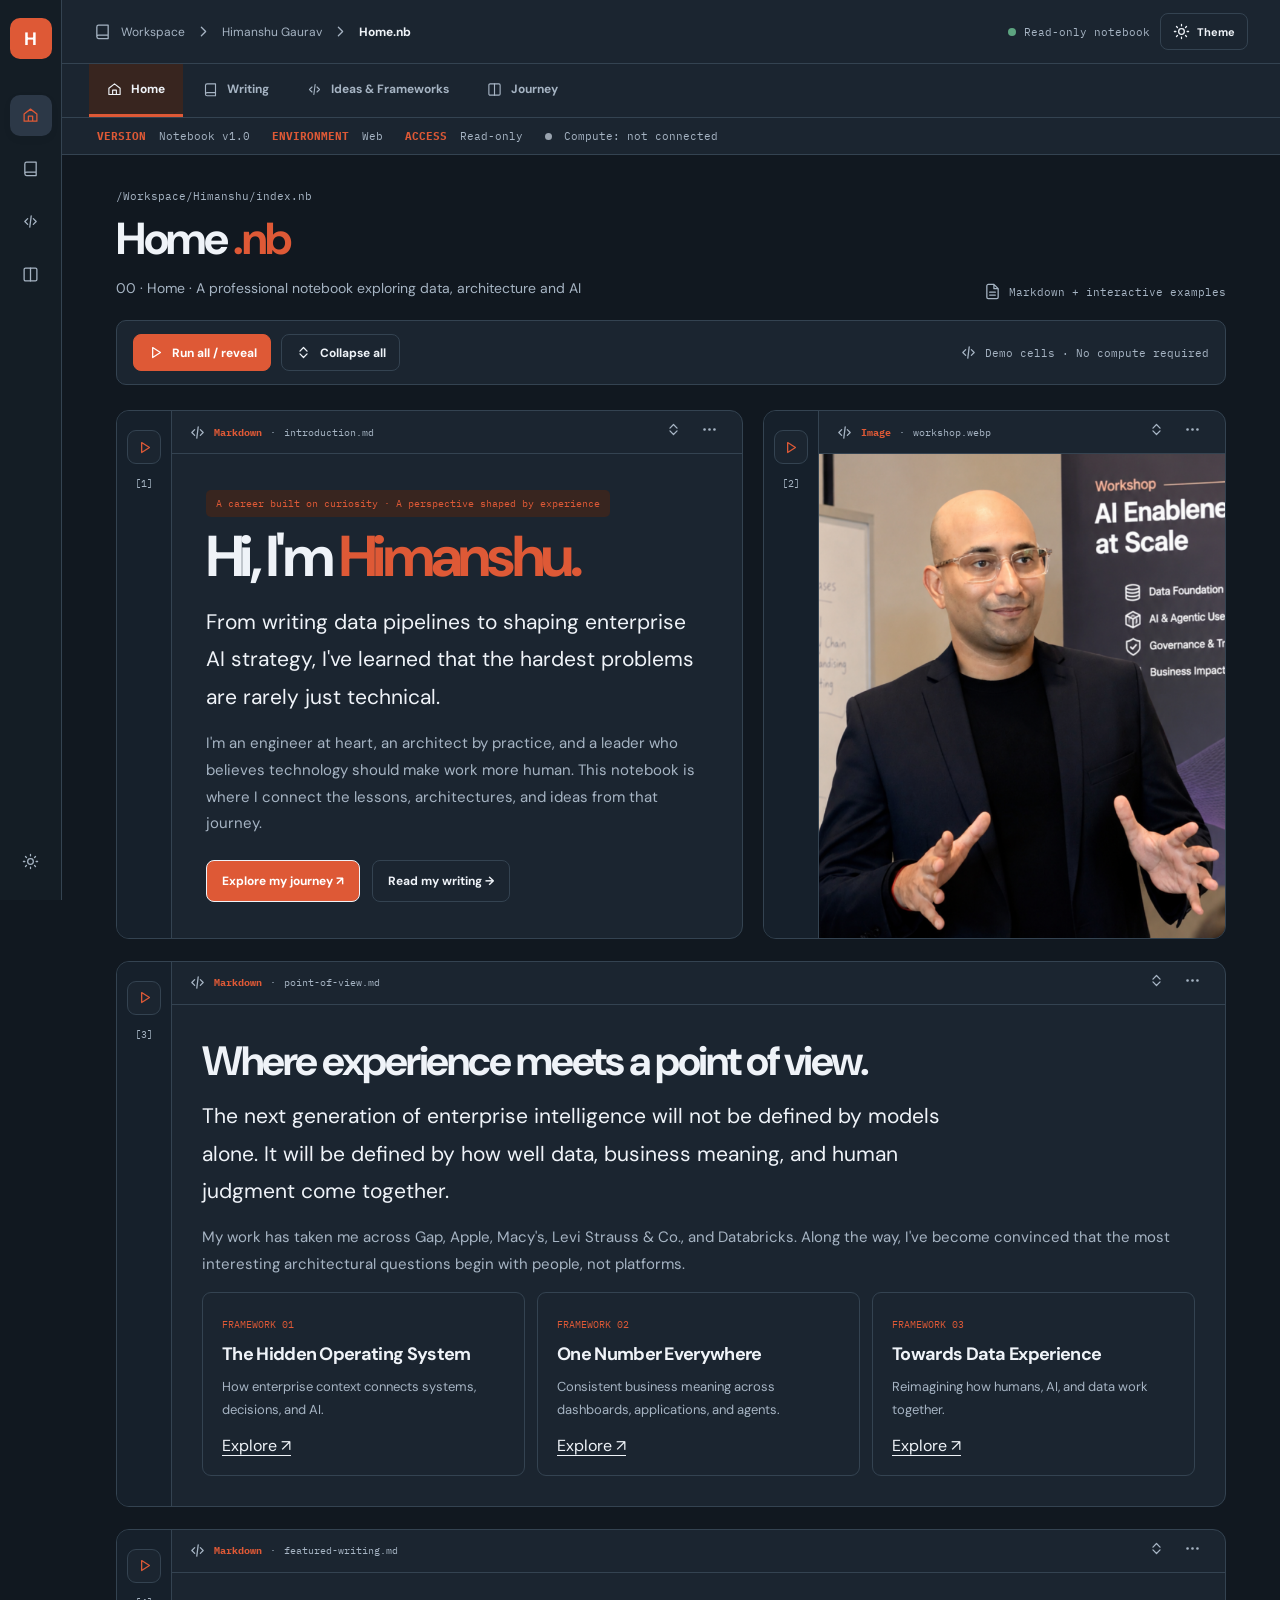
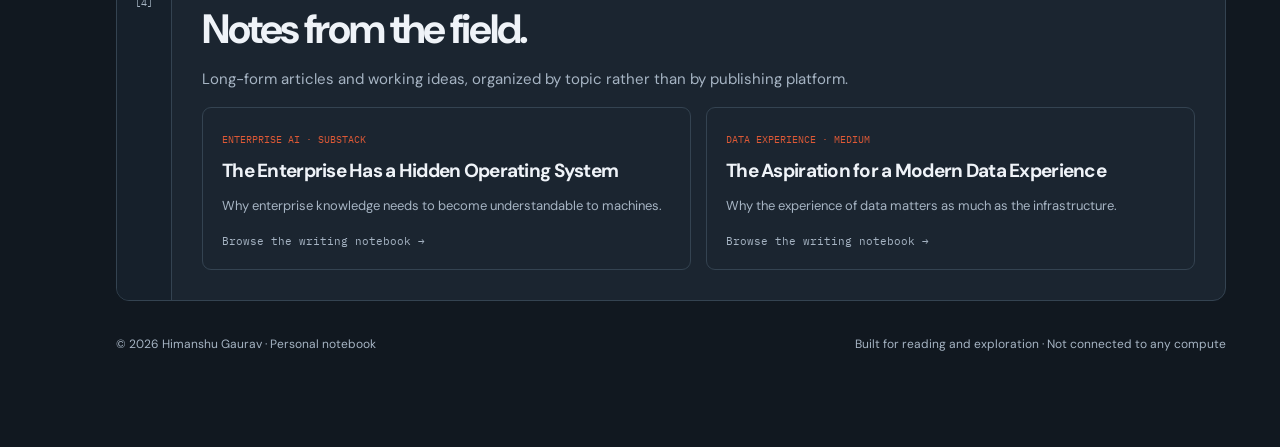
==== commit fabea4fd: "Consolidate Publication into Writing navigation and feature publication artwork" ====
--- a/index.html
+++ b/index.html
@@ -1,4 +1,4 @@
-<!doctype html><html lang="en"><head><meta charset="utf-8"><meta name="viewport" content="width=device-width,initial-scale=1"><meta name="description" content="Personal notebook of Himanshu Gaurav: engineering, architecture, enterprise AI, and reflections from a career built on curiosity."><link rel="canonical" href="https://himanshugaurav.com/"><meta property="og:title" content="Home | Himanshu Gaurav"><meta property="og:description" content="Personal notebook of Himanshu Gaurav: engineering, architecture, enterprise AI, and reflections from a career built on curiosity."><meta property="og:image" content="https://himanshugaurav.com/assets/1793568794406.png"><meta name="twitter:card" content="summary_large_image"><title>Home | Himanshu Gaurav</title><script>(function(){try{if(localStorage.getItem('nb-theme')!=='light')document.documentElement.classList.add('dark')}catch(e){document.documentElement.classList.add('dark')}})();</script><link rel="stylesheet" href="assets/style.css"></head><body><svg aria-hidden="true" style="position:absolute;width:0;height:0;overflow:hidden"><defs>
+<!doctype html><html lang="en"><head><meta charset="utf-8"><meta name="viewport" content="width=device-width,initial-scale=1"><meta name="description" content="Personal notebook of Himanshu Gaurav: engineering, architecture, enterprise AI, and reflections from a career built on curiosity."><link rel="canonical" href="https://himanshugaurav.com/"><meta property="og:title" content="Home | Himanshu Gaurav"><meta property="og:description" content="Personal notebook of Himanshu Gaurav: engineering, architecture, enterprise AI, and reflections from a career built on curiosity."><meta property="og:image" content="https://himanshugaurav.com/assets/1793568794406.png"><meta name="twitter:card" content="summary_large_image"><title>Home | Himanshu Gaurav</title><script>(function(){var light=false;try{light=localStorage.getItem('nb-theme-v2')==='light'}catch(e){}document.documentElement.classList.add(light?'light':'dark')})();</script><link rel="stylesheet" href="assets/style.css"></head><body><svg aria-hidden="true" style="position:absolute;width:0;height:0;overflow:hidden"><defs>
 <symbol id="i-book" viewBox="0 0 24 24"><path d="M4 19.5A2.5 2.5 0 016.5 17H20M6.5 17H20V3H6.5A2.5 2.5 0 004 5.5v14A2.5 2.5 0 006.5 22H20v-5"/></symbol>
 <symbol id="i-play" viewBox="0 0 24 24"><path d="m8 5 11 7-11 7z"/></symbol>
 <symbol id="i-panel" viewBox="0 0 24 24"><rect x="3" y="3" width="18" height="18" rx="2"/><path d="M9 3v18"/></symbol>
@@ -13,4 +13,4 @@
 <symbol id="i-home" viewBox="0 0 24 24"><path d="m3 10 9-7 9 7v10H3zM9 20v-7h6v7"/></symbol>
 <symbol id="i-filter" viewBox="0 0 24 24"><path d="M4 7h16M7 12h10M10 17h4"/></symbol>
 <symbol id="i-bookmark" viewBox="0 0 24 24"><path d="M6 3h12v18l-6-4-6 4z"/></symbol>
-</defs></svg><div class="app"><aside class="rail"><a href="index.html" class="rail-logo" title="Notebook home">H</a><a href="index.html" title="Home" class="active" aria-label="Home"><svg class="icon"><use href="#i-home"></use></svg></a><a href="writing.html" title="Writing" class="" aria-label="Writing"><svg class="icon"><use href="#i-book"></use></svg></a><a href="ideas.html" title="Ideas & Frameworks" class="" aria-label="Ideas & Frameworks"><svg class="icon"><use href="#i-code"></use></svg></a><a href="journey.html" title="Journey" class="" aria-label="Journey"><svg class="icon"><use href="#i-columns"></use></svg></a><a href="publication.html" title="Publication" class="" aria-label="Publication"><svg class="icon"><use href="#i-file"></use></svg></a><div class="spacer"></div><button data-theme title="Toggle dark mode" aria-label="Toggle dark mode"><svg class="icon"><use href="#i-sun"></use></svg></button></aside><div class="main"><header class="topbar"><div class="breadcrumb"><svg class="icon"><use href="#i-book"></use></svg> Workspace <svg class="icon"><use href="#i-chevron"></use></svg> Himanshu Gaurav <svg class="icon"><use href="#i-chevron"></use></svg> <strong>Home.nb</strong></div><div class="top-actions"><span class="toolbar-note hide-mobile"><i class="dot"></i> Read-only notebook</span><button class="smallbtn" data-theme title="Toggle theme"><svg class="icon"><use href="#i-sun"></use></svg><span class="hide-mobile">Theme</span></button></div></header><nav class="navtabs" aria-label="Notebook pages"><a href="index.html" class="active" aria-current="page"><svg class="icon"><use href="#i-home"></use></svg> Home</a><a href="writing.html" class="" ><svg class="icon"><use href="#i-book"></use></svg> Writing</a><a href="ideas.html" class="" ><svg class="icon"><use href="#i-code"></use></svg> Ideas & Frameworks</a><a href="journey.html" class="" ><svg class="icon"><use href="#i-columns"></use></svg> Journey</a><a href="publication.html" class="" ><svg class="icon"><use href="#i-file"></use></svg> Publication</a></nav><div class="workspace-meta" aria-label="Notebook metadata"><span><strong>VERSION</strong> Notebook v1.0</span><span><strong>ENVIRONMENT</strong> Web</span><span><strong>ACCESS</strong> Read-only</span><span class="workspace-meta-compute"><span class="meta-status-dot" aria-hidden="true"></span> Compute: not connected</span></div><main class="workspace"><div class="file-heading"><div><div class="path">/Workspace/Himanshu/index.nb</div><h1>Home <span style="color:var(--accent)">.nb</span></h1><p class="sub">00 · Home · A professional notebook exploring data, architecture and AI</p></div><span class="toolbar-note"><svg class="icon"><use href="#i-file"></use></svg> Markdown + interactive examples</span></div><div class="toolrow"><div class="tb-actions"><button class="actionbtn primary" id="run-all"><svg class="icon"><use href="#i-play"></use></svg> Run all / reveal</button><button class="actionbtn" id="collapse-all"><svg class="icon"><use href="#i-collapse"></use></svg> Collapse all</button></div><span class="toolbar-note"><svg class="icon"><use href="#i-code"></use></svg> Demo cells · No compute required</span></div><div class="notebook"><div class="hero-grid"><article class="cell introcell"><div class="cellgutter"><button class="gutterrun" data-run title="Show this cell's content" aria-label="Run cell 1"><svg class="icon"><use href="#i-play"></use></svg></button><span class="count">[1]</span></div><div class="cellbody"><div class="cellbar"><div class="celltype"><svg class="icon"><use href="#i-code"></use></svg> <b>Markdown</b><span>·</span>introduction.md</div><div class="cellops"><button data-collapse title="Collapse cell" aria-label="Collapse cell"><svg class="icon"><use href="#i-collapse"></use></svg></button><button title="This is a read-only notebook" aria-label="Read-only notebook" disabled><svg class="icon"><use href="#i-ellipsis"></use></svg></button></div></div><div class="cellcontent"><div class="chip">A career built on curiosity · A perspective shaped by experience</div><h2 class="hero-title">Hi, I'm <em>Himanshu.</em></h2><p class="lead">From writing data pipelines to shaping enterprise AI strategy, I've learned that the hardest problems are rarely just technical.</p><p>I'm an engineer at heart, an architect by practice, and a leader who believes technology should make work more human. This notebook is where I connect the lessons, architectures, and ideas from that journey.</p><div class="ctas"><a class="cta filled" href="journey.html">Explore my journey ↗</a><a class="cta" href="writing.html">Read my writing →</a></div></div></div></article><article class="cell photocell"><div class="cellgutter"><button class="gutterrun" data-run title="Show this cell's content" aria-label="Run cell 2"><svg class="icon"><use href="#i-play"></use></svg></button><span class="count">[2]</span></div><div class="cellbody"><div class="cellbar"><div class="celltype"><svg class="icon"><use href="#i-code"></use></svg> <b>Image</b><span>·</span>workshop.webp</div><div class="cellops"><button data-collapse title="Collapse cell" aria-label="Collapse cell"><svg class="icon"><use href="#i-collapse"></use></svg></button><button title="This is a read-only notebook" aria-label="Read-only notebook" disabled><svg class="icon"><use href="#i-ellipsis"></use></svg></button></div></div><div class="cellcontent"><img class="hero-image" src="assets/1793568794406.png" alt="Himanshu Gaurav speaking during an AI enablement workshop" width="800" height="800" fetchpriority="high" decoding="async"></div></div></article></div><article class="cell "><div class="cellgutter"><button class="gutterrun" data-run title="Show this cell's content" aria-label="Run cell 3"><svg class="icon"><use href="#i-play"></use></svg></button><span class="count">[3]</span></div><div class="cellbody"><div class="cellbar"><div class="celltype"><svg class="icon"><use href="#i-code"></use></svg> <b>Markdown</b><span>·</span>point-of-view.md</div><div class="cellops"><button data-collapse title="Collapse cell" aria-label="Collapse cell"><svg class="icon"><use href="#i-collapse"></use></svg></button><button title="This is a read-only notebook" aria-label="Read-only notebook" disabled><svg class="icon"><use href="#i-ellipsis"></use></svg></button></div></div><div class="cellcontent"><h2>Where experience meets a point of view.</h2><p class="lead">The next generation of enterprise intelligence will not be defined by models alone. It will be defined by how well data, business meaning, and human judgment come together.</p><p>My work has taken me across Gap, Apple, Macy's, Levi Strauss &amp; Co., and Databricks. Along the way, I've become convinced that the most interesting architectural questions begin with people, not platforms.</p><div class="topicgrid"><div class="tile"><span class="key">FRAMEWORK 01</span><h3>The Hidden Operating System</h3><p>How enterprise context connects systems, decisions, and AI.</p><a href="ideas.html">Explore ↗</a></div><div class="tile"><span class="key">FRAMEWORK 02</span><h3>One Number Everywhere</h3><p>Consistent business meaning across dashboards, applications, and agents.</p><a href="ideas.html">Explore ↗</a></div><div class="tile"><span class="key">FRAMEWORK 03</span><h3>Towards Data Experience</h3><p>Reimagining how humans, AI, and data work together.</p><a href="publication.html">Explore ↗</a></div></div></div></div></article><article class="cell "><div class="cellgutter"><button class="gutterrun" data-run title="Show this cell's content" aria-label="Run cell 4"><svg class="icon"><use href="#i-play"></use></svg></button><span class="count">[4]</span></div><div class="cellbody"><div class="cellbar"><div class="celltype"><svg class="icon"><use href="#i-code"></use></svg> <b>Markdown</b><span>·</span>featured-writing.md</div><div class="cellops"><button data-collapse title="Collapse cell" aria-label="Collapse cell"><svg class="icon"><use href="#i-collapse"></use></svg></button><button title="This is a read-only notebook" aria-label="Read-only notebook" disabled><svg class="icon"><use href="#i-ellipsis"></use></svg></button></div></div><div class="cellcontent"><h2>Notes from the field.</h2><p>Long-form articles and working ideas, organized by topic rather than by publishing platform.</p><div class="twocol"><a class="journal-link" href="writing.html"><small>ENTERPRISE AI · SUBSTACK</small><h3>The Enterprise Has a Hidden Operating System</h3><p>Why enterprise knowledge needs to become understandable to machines.</p><span>Browse the writing notebook →</span></a><a class="journal-link" href="writing.html"><small>DATA EXPERIENCE · MEDIUM</small><h3>The Aspiration for a Modern Data Experience</h3><p>Why the experience of data matters as much as the infrastructure.</p><span>Browse the writing notebook →</span></a></div></div></div></article></div><footer class="foot"><span>© 2026 Himanshu Gaurav · Personal notebook</span><span>Built for reading and exploration · Not connected to any compute</span></footer></main></div></div><script src="assets/app.js"></script></body></html>+</defs></svg><div class="app"><aside class="rail"><a href="index.html" class="rail-logo" title="Notebook home">H</a><a href="index.html" title="Home" class="active" aria-label="Home"><svg class="icon"><use href="#i-home"></use></svg></a><a href="writing.html" title="Writing" class="" aria-label="Writing"><svg class="icon"><use href="#i-book"></use></svg></a><a href="ideas.html" title="Ideas & Frameworks" class="" aria-label="Ideas & Frameworks"><svg class="icon"><use href="#i-code"></use></svg></a><a href="journey.html" title="Journey" class="" aria-label="Journey"><svg class="icon"><use href="#i-columns"></use></svg></a><div class="spacer"></div><button data-theme title="Toggle dark mode" aria-label="Toggle dark mode"><svg class="icon"><use href="#i-sun"></use></svg></button></aside><div class="main"><header class="topbar"><div class="breadcrumb"><svg class="icon"><use href="#i-book"></use></svg> Workspace <svg class="icon"><use href="#i-chevron"></use></svg> Himanshu Gaurav <svg class="icon"><use href="#i-chevron"></use></svg> <strong>Home.nb</strong></div><div class="top-actions"><span class="toolbar-note hide-mobile"><i class="dot"></i> Read-only notebook</span><button class="smallbtn" data-theme title="Toggle theme"><svg class="icon"><use href="#i-sun"></use></svg><span class="hide-mobile">Theme</span></button></div></header><nav class="navtabs" aria-label="Notebook pages"><a href="index.html" class="active" aria-current="page"><svg class="icon"><use href="#i-home"></use></svg> Home</a><a href="writing.html" class="" ><svg class="icon"><use href="#i-book"></use></svg> Writing</a><a href="ideas.html" class="" ><svg class="icon"><use href="#i-code"></use></svg> Ideas & Frameworks</a><a href="journey.html" class="" ><svg class="icon"><use href="#i-columns"></use></svg> Journey</a></nav><div class="workspace-meta" aria-label="Notebook metadata"><span><strong>VERSION</strong> Notebook v1.0</span><span><strong>ENVIRONMENT</strong> Web</span><span><strong>ACCESS</strong> Read-only</span><span class="workspace-meta-compute"><span class="meta-status-dot" aria-hidden="true"></span> Compute: not connected</span></div><main class="workspace"><div class="file-heading"><div><div class="path">/Workspace/Himanshu/index.nb</div><h1>Home <span style="color:var(--accent)">.nb</span></h1><p class="sub">00 · Home · A professional notebook exploring data, architecture and AI</p></div><span class="toolbar-note"><svg class="icon"><use href="#i-file"></use></svg> Markdown + interactive examples</span></div><div class="toolrow"><div class="tb-actions"><button class="actionbtn primary" id="run-all"><svg class="icon"><use href="#i-play"></use></svg> Run all / reveal</button><button class="actionbtn" id="collapse-all"><svg class="icon"><use href="#i-collapse"></use></svg> Collapse all</button></div><span class="toolbar-note"><svg class="icon"><use href="#i-code"></use></svg> Demo cells · No compute required</span></div><div class="notebook"><div class="hero-grid"><article class="cell introcell"><div class="cellgutter"><button class="gutterrun" data-run title="Show this cell's content" aria-label="Run cell 1"><svg class="icon"><use href="#i-play"></use></svg></button><span class="count">[1]</span></div><div class="cellbody"><div class="cellbar"><div class="celltype"><svg class="icon"><use href="#i-code"></use></svg> <b>Markdown</b><span>·</span>introduction.md</div><div class="cellops"><button data-collapse title="Collapse cell" aria-label="Collapse cell"><svg class="icon"><use href="#i-collapse"></use></svg></button><button title="This is a read-only notebook" aria-label="Read-only notebook" disabled><svg class="icon"><use href="#i-ellipsis"></use></svg></button></div></div><div class="cellcontent"><div class="chip">A career built on curiosity · A perspective shaped by experience</div><h2 class="hero-title">Hi, I'm <em>Himanshu.</em></h2><p class="lead">From writing data pipelines to shaping enterprise AI strategy, I've learned that the hardest problems are rarely just technical.</p><p>I'm an engineer at heart, an architect by practice, and a leader who believes technology should make work more human. This notebook is where I connect the lessons, architectures, and ideas from that journey.</p><div class="ctas"><a class="cta filled" href="journey.html">Explore my journey ↗</a><a class="cta" href="writing.html">Read my writing →</a></div></div></div></article><article class="cell photocell"><div class="cellgutter"><button class="gutterrun" data-run title="Show this cell's content" aria-label="Run cell 2"><svg class="icon"><use href="#i-play"></use></svg></button><span class="count">[2]</span></div><div class="cellbody"><div class="cellbar"><div class="celltype"><svg class="icon"><use href="#i-code"></use></svg> <b>Image</b><span>·</span>workshop.webp</div><div class="cellops"><button data-collapse title="Collapse cell" aria-label="Collapse cell"><svg class="icon"><use href="#i-collapse"></use></svg></button><button title="This is a read-only notebook" aria-label="Read-only notebook" disabled><svg class="icon"><use href="#i-ellipsis"></use></svg></button></div></div><div class="cellcontent"><img class="hero-image" src="assets/1793568794406.png" alt="Himanshu Gaurav speaking during an AI enablement workshop" width="800" height="800" fetchpriority="high" decoding="async"></div></div></article></div><article class="cell "><div class="cellgutter"><button class="gutterrun" data-run title="Show this cell's content" aria-label="Run cell 3"><svg class="icon"><use href="#i-play"></use></svg></button><span class="count">[3]</span></div><div class="cellbody"><div class="cellbar"><div class="celltype"><svg class="icon"><use href="#i-code"></use></svg> <b>Markdown</b><span>·</span>point-of-view.md</div><div class="cellops"><button data-collapse title="Collapse cell" aria-label="Collapse cell"><svg class="icon"><use href="#i-collapse"></use></svg></button><button title="This is a read-only notebook" aria-label="Read-only notebook" disabled><svg class="icon"><use href="#i-ellipsis"></use></svg></button></div></div><div class="cellcontent"><h2>Where experience meets a point of view.</h2><p class="lead">The next generation of enterprise intelligence will not be defined by models alone. It will be defined by how well data, business meaning, and human judgment come together.</p><p>My work has taken me across Gap, Apple, Macy's, Levi Strauss &amp; Co., and Databricks. Along the way, I've become convinced that the most interesting architectural questions begin with people, not platforms.</p><div class="topicgrid"><div class="tile"><span class="key">FRAMEWORK 01</span><h3>The Hidden Operating System</h3><p>How enterprise context connects systems, decisions, and AI.</p><a href="ideas.html">Explore ↗</a></div><div class="tile"><span class="key">FRAMEWORK 02</span><h3>One Number Everywhere</h3><p>Consistent business meaning across dashboards, applications, and agents.</p><a href="ideas.html">Explore ↗</a></div><div class="tile"><span class="key">FRAMEWORK 03</span><h3>Towards Data Experience</h3><p>Reimagining how humans, AI, and data work together.</p><a href="publication.html">Explore ↗</a></div></div></div></div></article><article class="cell "><div class="cellgutter"><button class="gutterrun" data-run title="Show this cell's content" aria-label="Run cell 4"><svg class="icon"><use href="#i-play"></use></svg></button><span class="count">[4]</span></div><div class="cellbody"><div class="cellbar"><div class="celltype"><svg class="icon"><use href="#i-code"></use></svg> <b>Markdown</b><span>·</span>featured-writing.md</div><div class="cellops"><button data-collapse title="Collapse cell" aria-label="Collapse cell"><svg class="icon"><use href="#i-collapse"></use></svg></button><button title="This is a read-only notebook" aria-label="Read-only notebook" disabled><svg class="icon"><use href="#i-ellipsis"></use></svg></button></div></div><div class="cellcontent"><h2>Notes from the field.</h2><p>Long-form articles and working ideas, organized by topic rather than by publishing platform.</p><div class="twocol"><a class="journal-link" href="writing.html"><small>ENTERPRISE AI · SUBSTACK</small><h3>The Enterprise Has a Hidden Operating System</h3><p>Why enterprise knowledge needs to become understandable to machines.</p><span>Browse the writing notebook →</span></a><a class="journal-link" href="writing.html"><small>DATA EXPERIENCE · MEDIUM</small><h3>The Aspiration for a Modern Data Experience</h3><p>Why the experience of data matters as much as the infrastructure.</p><span>Browse the writing notebook →</span></a></div></div></div></article></div><footer class="foot"><span>© 2026 Himanshu Gaurav · Personal notebook</span><span>Built for reading and exploration · Not connected to any compute</span></footer></main></div></div><script src="assets/app.js"></script></body></html>
--- a/assets/style.css
+++ b/assets/style.css
@@ -1,5 +1,6 @@
 @import url('https://fonts.googleapis.com/css2?family=DM+Sans:wght@400;500;600;700;800&family=IBM+Plex+Mono:wght@400;500;600&display=swap');
-:root{--bg:#f6f8fb;--sidebar:#eef2f7;--surface:#fff;--ink:#1e2530;--muted:#6b7484;--line:#dde4ed;--accent:#de5936;--accentbg:#fff1ec;--code:#f8fafd;--shadow:0 7px 29px #24354c0a;--mono:'IBM Plex Mono',monospace;--sans:'DM Sans',system-ui,sans-serif}
+:root{color-scheme:dark;--bg:#111820;--sidebar:#141d25;--surface:#1b2530;--ink:#eff3f8;--muted:#a6b4c3;--line:#344351;--accent:#de5936;--accentbg:#38251f;--code:#16202b;--shadow:none;--mono:'IBM Plex Mono',monospace;--sans:'DM Sans',system-ui,sans-serif}
+:root.light{color-scheme:light;--bg:#f6f8fb;--sidebar:#eef2f7;--surface:#fff;--ink:#1e2530;--muted:#6b7484;--line:#dde4ed;--accent:#de5936;--accentbg:#fff1ec;--code:#f8fafd;--shadow:0 7px 29px #24354c0a}
 *{box-sizing:border-box}html{scroll-behavior:smooth}body{background:var(--bg);color:var(--ink);margin:0;font-family:var(--sans)}a{color:inherit;text-decoration:none}button,input{font:inherit}button{cursor:pointer}button:focus-visible,a:focus-visible,input:focus-visible{outline:3px solid #628cef;outline-offset:3px}.icon{height:17px;width:17px;stroke:currentColor;fill:none;stroke-width:1.8;stroke-linecap:round;stroke-linejoin:round;flex-shrink:0}
 .app{display:grid;grid-template-columns:62px minmax(0,1fr);min-height:100vh}.rail{position:sticky;top:0;height:100vh;background:var(--sidebar);border-right:1px solid var(--line);display:flex;align-items:center;flex-direction:column;gap:12px;padding:18px 8px}.rail a,.rail button{height:41px;width:42px;display:grid;place-items:center;color:var(--muted);border-radius:10px;border:0;background:transparent}.rail .active,.rail a:hover,.rail button:hover{background:var(--surface);color:var(--accent);box-shadow:0 3px 10px #0000000a}.rail .rail-logo{color:#fff;background:var(--accent);font-weight:800;font-size:18px;margin-bottom:24px}.rail .spacer{flex:1}.main{min-width:0}
 .topbar{min-height:64px;background:var(--surface);border-bottom:1px solid var(--line);padding:0 32px;display:flex;align-items:center;justify-content:space-between;gap:15px}.breadcrumb{display:flex;align-items:center;gap:10px;font-size:12px;color:var(--muted);white-space:nowrap}.breadcrumb strong{color:var(--ink)}.top-actions,.tb-actions{display:flex;align-items:center;gap:10px;flex-wrap:wrap}.smallbtn{display:inline-flex;align-items:center;gap:7px;background:transparent;border:1px solid var(--line);color:var(--ink);border-radius:8px;padding:9px 12px;font-size:11px;font-weight:700}.smallbtn:hover{border-color:var(--accent);color:var(--accent)}
@@ -16,6 +17,6 @@
 .switch{display:inline-flex;padding:4px;border-radius:9px;background:var(--code);gap:4px;flex-wrap:wrap}.switch button{padding:10px 14px;border:0;background:transparent;border-radius:7px;color:var(--muted);font-size:12px;font-weight:700}.switch button.active{color:white;background:var(--accent)}.model-grid{display:grid;grid-template-columns:1fr 1.6fr;gap:14px;align-items:center;margin-top:20px}.metric-panel{border:1px solid var(--line);background:var(--surface);border-radius:9px;padding:16px;text-align:center}.metric-panel small{display:block;font:10px var(--mono);color:var(--muted);margin-bottom:9px}.metric-panel strong{font-size:23px}.metrics{display:grid;grid-template-columns:repeat(3,1fr);gap:8px}.result-caption{margin-top:15px!important;font-size:12px!important}
 .searchbar{width:100%;padding:13px 15px;border:1px solid var(--line);border-radius:9px;background:var(--surface);color:var(--ink);font-size:14px;margin:6px 0 15px}.filters{display:flex;gap:7px;flex-wrap:wrap;margin-bottom:17px}.filter{border:1px solid var(--line);border-radius:7px;padding:9px 11px;background:var(--surface);color:var(--muted);font-size:11px;font-weight:700}.filter.active{color:#fff;background:var(--ink);border-color:var(--ink)}
 .foot{padding:35px 0 15px;color:var(--muted);font-size:12px;display:flex;justify-content:space-between;gap:15px;flex-wrap:wrap}
-.dark{--bg:#111820;--sidebar:#141d25;--surface:#1b2530;--ink:#eff3f8;--muted:#a6b4c3;--line:#344351;--code:#16202b;--shadow:none;--accentbg:#38251f;color:var(--ink)}.dark .rail{background:var(--sidebar)}.dark .rail .active,.dark .rail a:hover,.dark .rail button:hover{background:#2c3847}.dark .filter.active,.dark .switch button.active{background:var(--accent);color:#fff}.dark .switch{background:#293949}.dark .cta.filled{background:var(--accent);color:#fff}.dark .toolbar-note .dot{background:#5da480}
+.dark{color-scheme:dark;--bg:#111820;--sidebar:#141d25;--surface:#1b2530;--ink:#eff3f8;--muted:#a6b4c3;--line:#344351;--code:#16202b;--shadow:none;--accentbg:#38251f;color:var(--ink)}.dark .rail{background:var(--sidebar)}.dark .rail .active,.dark .rail a:hover,.dark .rail button:hover{background:#2c3847}.dark .filter.active,.dark .switch button.active{background:var(--accent);color:#fff}.dark .switch{background:#293949}.dark .cta.filled{background:var(--accent);color:#fff}.dark .toolbar-note .dot{background:#5da480}
 @media(max-width:900px){.hero-grid,.model-grid{grid-template-columns:1fr}.stepgrid,.topicgrid{grid-template-columns:1fr 1fr}.breadcrumb{white-space:normal}.workspace{padding:28px 22px 60px}}
 @media(max-width:640px){.app{grid-template-columns:46px minmax(0,1fr)}.rail{padding:10px 2px}.rail a,.rail button{width:38px}.topbar{padding:14px 12px}.breadcrumb{font-size:10px}.navtabs{padding:0 8px}.navtabs a{padding:14px 10px}.workspace{padding:20px 12px 46px}.workspace-meta{padding:10px 12px;gap:10px;font-size:9px}.cell{grid-template-columns:38px minmax(0,1fr)}.cellgutter{padding:14px 3px}.gutterrun{width:29px;height:29px}.cellcontent,.hero-grid .cellcontent{padding:20px 15px}.hero-image{min-height:300px}.twocol,.stepgrid,.topicgrid{grid-template-columns:1fr}.metrics{grid-template-columns:1fr}.file-heading h1{font-size:32px}.hero-title{font-size:40px!important}.hide-mobile{display:none!important}}
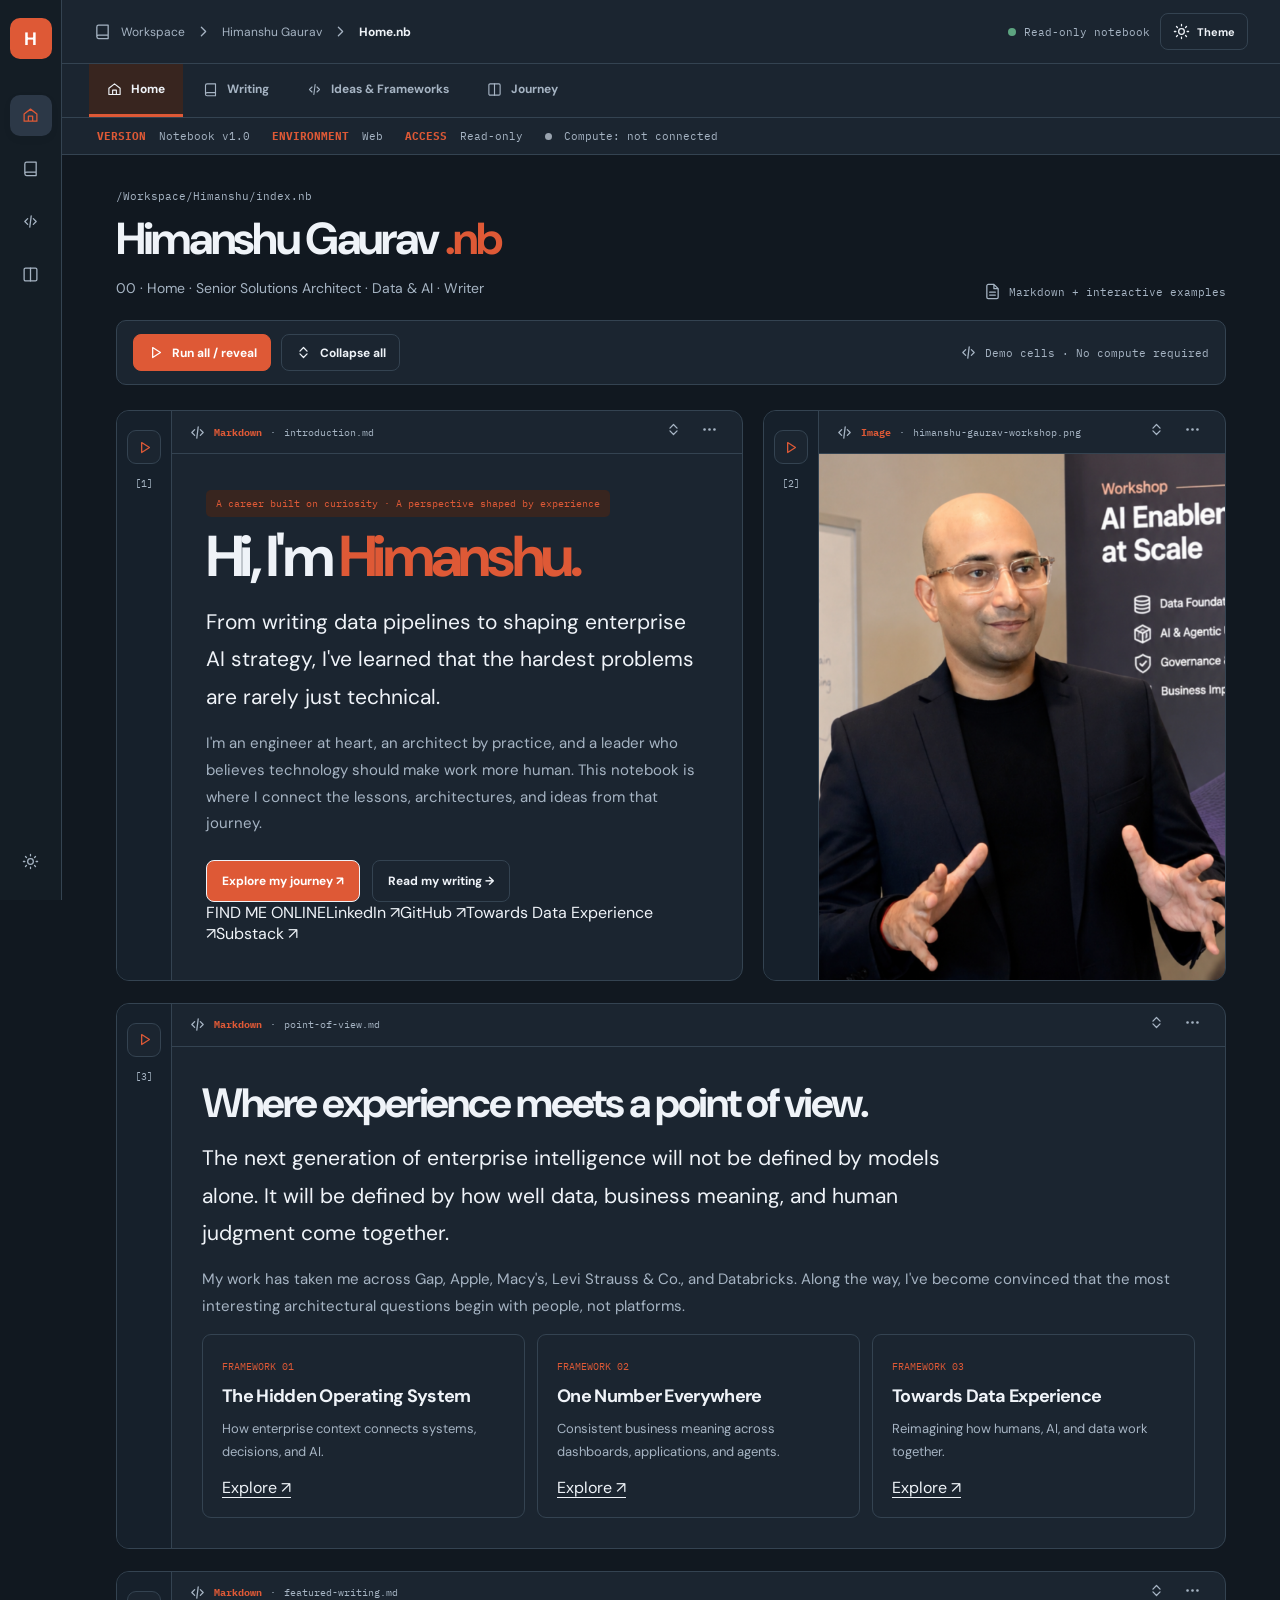
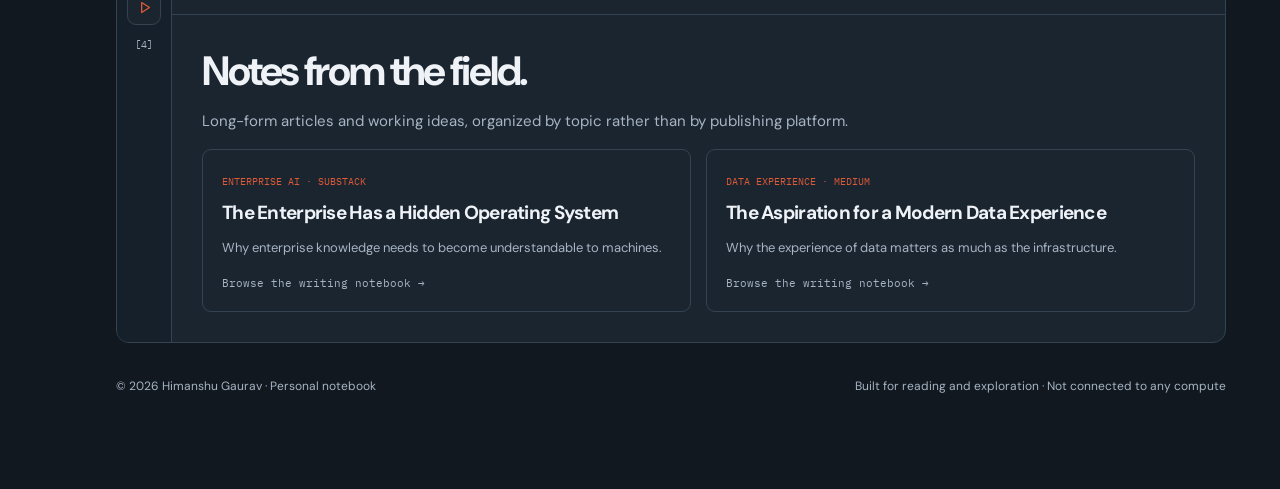
==== commit 60563032: "Strengthen personal brand SEO, entity metadata, and professional profile links" ====
--- a/index.html
+++ b/index.html
@@ -1,4 +1,4 @@
-<!doctype html><html lang="en"><head><meta charset="utf-8"><meta name="viewport" content="width=device-width,initial-scale=1"><meta name="description" content="Personal notebook of Himanshu Gaurav: engineering, architecture, enterprise AI, and reflections from a career built on curiosity."><link rel="canonical" href="https://himanshugaurav.com/"><meta property="og:title" content="Home | Himanshu Gaurav"><meta property="og:description" content="Personal notebook of Himanshu Gaurav: engineering, architecture, enterprise AI, and reflections from a career built on curiosity."><meta property="og:image" content="https://himanshugaurav.com/assets/1793568794406.png"><meta name="twitter:card" content="summary_large_image"><title>Home | Himanshu Gaurav</title><script>(function(){var light=false;try{light=localStorage.getItem('nb-theme-v2')==='light'}catch(e){}document.documentElement.classList.add(light?'light':'dark')})();</script><link rel="stylesheet" href="assets/style.css"></head><body><svg aria-hidden="true" style="position:absolute;width:0;height:0;overflow:hidden"><defs>
+<!doctype html><html lang="en"><head><meta charset="utf-8"><meta name="viewport" content="width=device-width,initial-scale=1"><meta name="description" content="Himanshu Gaurav is a data and AI architect and writer exploring enterprise AI, semantic intelligence, data architecture, and the human side of technology."><link rel="canonical" href="https://himanshugaurav.com/"><meta property="og:title" content="Himanshu Gaurav | Data &amp; AI Architect, Writer &amp; Thought Leader"><meta property="og:site_name" content="Himanshu Gaurav"><meta property="og:description" content="Himanshu Gaurav is a data and AI architect and writer exploring enterprise AI, semantic intelligence, data architecture, and the human side of technology."><meta property="og:image" content="https://himanshugaurav.com/assets/1793568794406.png"><meta name="twitter:card" content="summary_large_image"><meta name="author" content="Himanshu Gaurav"><title>Himanshu Gaurav | Data &amp; AI Architect, Writer &amp; Thought Leader</title><script>(function(){var light=false;try{light=localStorage.getItem('nb-theme-v2')==='light'}catch(e){}document.documentElement.classList.add(light?'light':'dark')})();</script><link rel="stylesheet" href="assets/style.css"><script type="application/ld+json">{"@context":"https://schema.org","@graph":[{"@type":"WebSite","@id":"https://himanshugaurav.com/#website","url":"https://himanshugaurav.com/","name":"Himanshu Gaurav","alternateName":"himanshugaurav.com","description":"Personal website of Himanshu Gaurav, data and AI architect and writer.","publisher":{"@id":"https://himanshugaurav.com/#himanshu-gaurav"}},{"@type":"Person","@id":"https://himanshugaurav.com/#himanshu-gaurav","name":"Himanshu Gaurav","url":"https://himanshugaurav.com/","image":{"@type":"ImageObject","url":"https://himanshugaurav.com/assets/1793568794406.png","caption":"Himanshu Gaurav speaking at an AI enablement workshop"},"jobTitle":"Senior Solutions Architect","worksFor":{"@type":"Organization","name":"Databricks","url":"https://www.databricks.com/"},"description":"Data and AI architect and writer exploring enterprise AI, data architecture, semantic intelligence, and data experience.","sameAs":["https://www.linkedin.com/in/himanshugaurav21/","https://github.com/himanshugaurav21"],"subjectOf":{"@type":"CreativeWork","name":"Towards Data Experience","url":"https://medium.com/towards-data-experience"}},{"@type":"WebPage","@id":"https://himanshugaurav.com/#webpage","url":"https://himanshugaurav.com/","name":"Himanshu Gaurav | Data & AI Architect, Writer & Thought Leader","isPartOf":{"@id":"https://himanshugaurav.com/#website"},"mainEntity":{"@id":"https://himanshugaurav.com/#himanshu-gaurav"},"primaryImageOfPage":{"@id":"https://himanshugaurav.com/assets/1793568794406.png"}}]}</script></head><body><svg aria-hidden="true" style="position:absolute;width:0;height:0;overflow:hidden"><defs>
 <symbol id="i-book" viewBox="0 0 24 24"><path d="M4 19.5A2.5 2.5 0 016.5 17H20M6.5 17H20V3H6.5A2.5 2.5 0 004 5.5v14A2.5 2.5 0 006.5 22H20v-5"/></symbol>
 <symbol id="i-play" viewBox="0 0 24 24"><path d="m8 5 11 7-11 7z"/></symbol>
 <symbol id="i-panel" viewBox="0 0 24 24"><rect x="3" y="3" width="18" height="18" rx="2"/><path d="M9 3v18"/></symbol>
@@ -13,4 +13,4 @@
 <symbol id="i-home" viewBox="0 0 24 24"><path d="m3 10 9-7 9 7v10H3zM9 20v-7h6v7"/></symbol>
 <symbol id="i-filter" viewBox="0 0 24 24"><path d="M4 7h16M7 12h10M10 17h4"/></symbol>
 <symbol id="i-bookmark" viewBox="0 0 24 24"><path d="M6 3h12v18l-6-4-6 4z"/></symbol>
-</defs></svg><div class="app"><aside class="rail"><a href="index.html" class="rail-logo" title="Notebook home">H</a><a href="index.html" title="Home" class="active" aria-label="Home"><svg class="icon"><use href="#i-home"></use></svg></a><a href="writing.html" title="Writing" class="" aria-label="Writing"><svg class="icon"><use href="#i-book"></use></svg></a><a href="ideas.html" title="Ideas & Frameworks" class="" aria-label="Ideas & Frameworks"><svg class="icon"><use href="#i-code"></use></svg></a><a href="journey.html" title="Journey" class="" aria-label="Journey"><svg class="icon"><use href="#i-columns"></use></svg></a><div class="spacer"></div><button data-theme title="Toggle dark mode" aria-label="Toggle dark mode"><svg class="icon"><use href="#i-sun"></use></svg></button></aside><div class="main"><header class="topbar"><div class="breadcrumb"><svg class="icon"><use href="#i-book"></use></svg> Workspace <svg class="icon"><use href="#i-chevron"></use></svg> Himanshu Gaurav <svg class="icon"><use href="#i-chevron"></use></svg> <strong>Home.nb</strong></div><div class="top-actions"><span class="toolbar-note hide-mobile"><i class="dot"></i> Read-only notebook</span><button class="smallbtn" data-theme title="Toggle theme"><svg class="icon"><use href="#i-sun"></use></svg><span class="hide-mobile">Theme</span></button></div></header><nav class="navtabs" aria-label="Notebook pages"><a href="index.html" class="active" aria-current="page"><svg class="icon"><use href="#i-home"></use></svg> Home</a><a href="writing.html" class="" ><svg class="icon"><use href="#i-book"></use></svg> Writing</a><a href="ideas.html" class="" ><svg class="icon"><use href="#i-code"></use></svg> Ideas & Frameworks</a><a href="journey.html" class="" ><svg class="icon"><use href="#i-columns"></use></svg> Journey</a></nav><div class="workspace-meta" aria-label="Notebook metadata"><span><strong>VERSION</strong> Notebook v1.0</span><span><strong>ENVIRONMENT</strong> Web</span><span><strong>ACCESS</strong> Read-only</span><span class="workspace-meta-compute"><span class="meta-status-dot" aria-hidden="true"></span> Compute: not connected</span></div><main class="workspace"><div class="file-heading"><div><div class="path">/Workspace/Himanshu/index.nb</div><h1>Home <span style="color:var(--accent)">.nb</span></h1><p class="sub">00 · Home · A professional notebook exploring data, architecture and AI</p></div><span class="toolbar-note"><svg class="icon"><use href="#i-file"></use></svg> Markdown + interactive examples</span></div><div class="toolrow"><div class="tb-actions"><button class="actionbtn primary" id="run-all"><svg class="icon"><use href="#i-play"></use></svg> Run all / reveal</button><button class="actionbtn" id="collapse-all"><svg class="icon"><use href="#i-collapse"></use></svg> Collapse all</button></div><span class="toolbar-note"><svg class="icon"><use href="#i-code"></use></svg> Demo cells · No compute required</span></div><div class="notebook"><div class="hero-grid"><article class="cell introcell"><div class="cellgutter"><button class="gutterrun" data-run title="Show this cell's content" aria-label="Run cell 1"><svg class="icon"><use href="#i-play"></use></svg></button><span class="count">[1]</span></div><div class="cellbody"><div class="cellbar"><div class="celltype"><svg class="icon"><use href="#i-code"></use></svg> <b>Markdown</b><span>·</span>introduction.md</div><div class="cellops"><button data-collapse title="Collapse cell" aria-label="Collapse cell"><svg class="icon"><use href="#i-collapse"></use></svg></button><button title="This is a read-only notebook" aria-label="Read-only notebook" disabled><svg class="icon"><use href="#i-ellipsis"></use></svg></button></div></div><div class="cellcontent"><div class="chip">A career built on curiosity · A perspective shaped by experience</div><h2 class="hero-title">Hi, I'm <em>Himanshu.</em></h2><p class="lead">From writing data pipelines to shaping enterprise AI strategy, I've learned that the hardest problems are rarely just technical.</p><p>I'm an engineer at heart, an architect by practice, and a leader who believes technology should make work more human. This notebook is where I connect the lessons, architectures, and ideas from that journey.</p><div class="ctas"><a class="cta filled" href="journey.html">Explore my journey ↗</a><a class="cta" href="writing.html">Read my writing →</a></div></div></div></article><article class="cell photocell"><div class="cellgutter"><button class="gutterrun" data-run title="Show this cell's content" aria-label="Run cell 2"><svg class="icon"><use href="#i-play"></use></svg></button><span class="count">[2]</span></div><div class="cellbody"><div class="cellbar"><div class="celltype"><svg class="icon"><use href="#i-code"></use></svg> <b>Image</b><span>·</span>workshop.webp</div><div class="cellops"><button data-collapse title="Collapse cell" aria-label="Collapse cell"><svg class="icon"><use href="#i-collapse"></use></svg></button><button title="This is a read-only notebook" aria-label="Read-only notebook" disabled><svg class="icon"><use href="#i-ellipsis"></use></svg></button></div></div><div class="cellcontent"><img class="hero-image" src="assets/1793568794406.png" alt="Himanshu Gaurav speaking during an AI enablement workshop" width="800" height="800" fetchpriority="high" decoding="async"></div></div></article></div><article class="cell "><div class="cellgutter"><button class="gutterrun" data-run title="Show this cell's content" aria-label="Run cell 3"><svg class="icon"><use href="#i-play"></use></svg></button><span class="count">[3]</span></div><div class="cellbody"><div class="cellbar"><div class="celltype"><svg class="icon"><use href="#i-code"></use></svg> <b>Markdown</b><span>·</span>point-of-view.md</div><div class="cellops"><button data-collapse title="Collapse cell" aria-label="Collapse cell"><svg class="icon"><use href="#i-collapse"></use></svg></button><button title="This is a read-only notebook" aria-label="Read-only notebook" disabled><svg class="icon"><use href="#i-ellipsis"></use></svg></button></div></div><div class="cellcontent"><h2>Where experience meets a point of view.</h2><p class="lead">The next generation of enterprise intelligence will not be defined by models alone. It will be defined by how well data, business meaning, and human judgment come together.</p><p>My work has taken me across Gap, Apple, Macy's, Levi Strauss &amp; Co., and Databricks. Along the way, I've become convinced that the most interesting architectural questions begin with people, not platforms.</p><div class="topicgrid"><div class="tile"><span class="key">FRAMEWORK 01</span><h3>The Hidden Operating System</h3><p>How enterprise context connects systems, decisions, and AI.</p><a href="ideas.html">Explore ↗</a></div><div class="tile"><span class="key">FRAMEWORK 02</span><h3>One Number Everywhere</h3><p>Consistent business meaning across dashboards, applications, and agents.</p><a href="ideas.html">Explore ↗</a></div><div class="tile"><span class="key">FRAMEWORK 03</span><h3>Towards Data Experience</h3><p>Reimagining how humans, AI, and data work together.</p><a href="publication.html">Explore ↗</a></div></div></div></div></article><article class="cell "><div class="cellgutter"><button class="gutterrun" data-run title="Show this cell's content" aria-label="Run cell 4"><svg class="icon"><use href="#i-play"></use></svg></button><span class="count">[4]</span></div><div class="cellbody"><div class="cellbar"><div class="celltype"><svg class="icon"><use href="#i-code"></use></svg> <b>Markdown</b><span>·</span>featured-writing.md</div><div class="cellops"><button data-collapse title="Collapse cell" aria-label="Collapse cell"><svg class="icon"><use href="#i-collapse"></use></svg></button><button title="This is a read-only notebook" aria-label="Read-only notebook" disabled><svg class="icon"><use href="#i-ellipsis"></use></svg></button></div></div><div class="cellcontent"><h2>Notes from the field.</h2><p>Long-form articles and working ideas, organized by topic rather than by publishing platform.</p><div class="twocol"><a class="journal-link" href="writing.html"><small>ENTERPRISE AI · SUBSTACK</small><h3>The Enterprise Has a Hidden Operating System</h3><p>Why enterprise knowledge needs to become understandable to machines.</p><span>Browse the writing notebook →</span></a><a class="journal-link" href="writing.html"><small>DATA EXPERIENCE · MEDIUM</small><h3>The Aspiration for a Modern Data Experience</h3><p>Why the experience of data matters as much as the infrastructure.</p><span>Browse the writing notebook →</span></a></div></div></div></article></div><footer class="foot"><span>© 2026 Himanshu Gaurav · Personal notebook</span><span>Built for reading and exploration · Not connected to any compute</span></footer></main></div></div><script src="assets/app.js"></script></body></html>+</defs></svg><div class="app"><aside class="rail"><a href="index.html" class="rail-logo" title="Notebook home">H</a><a href="index.html" title="Home" class="active" aria-label="Home"><svg class="icon"><use href="#i-home"></use></svg></a><a href="writing.html" title="Writing" class="" aria-label="Writing"><svg class="icon"><use href="#i-book"></use></svg></a><a href="ideas.html" title="Ideas & Frameworks" class="" aria-label="Ideas & Frameworks"><svg class="icon"><use href="#i-code"></use></svg></a><a href="journey.html" title="Journey" class="" aria-label="Journey"><svg class="icon"><use href="#i-columns"></use></svg></a><div class="spacer"></div><button data-theme title="Toggle dark mode" aria-label="Toggle dark mode"><svg class="icon"><use href="#i-sun"></use></svg></button></aside><div class="main"><header class="topbar"><div class="breadcrumb"><svg class="icon"><use href="#i-book"></use></svg> Workspace <svg class="icon"><use href="#i-chevron"></use></svg> Himanshu Gaurav <svg class="icon"><use href="#i-chevron"></use></svg> <strong>Home.nb</strong></div><div class="top-actions"><span class="toolbar-note hide-mobile"><i class="dot"></i> Read-only notebook</span><button class="smallbtn" data-theme title="Toggle theme"><svg class="icon"><use href="#i-sun"></use></svg><span class="hide-mobile">Theme</span></button></div></header><nav class="navtabs" aria-label="Notebook pages"><a href="index.html" class="active" aria-current="page"><svg class="icon"><use href="#i-home"></use></svg> Home</a><a href="writing.html" class="" ><svg class="icon"><use href="#i-book"></use></svg> Writing</a><a href="ideas.html" class="" ><svg class="icon"><use href="#i-code"></use></svg> Ideas & Frameworks</a><a href="journey.html" class="" ><svg class="icon"><use href="#i-columns"></use></svg> Journey</a></nav><div class="workspace-meta" aria-label="Notebook metadata"><span><strong>VERSION</strong> Notebook v1.0</span><span><strong>ENVIRONMENT</strong> Web</span><span><strong>ACCESS</strong> Read-only</span><span class="workspace-meta-compute"><span class="meta-status-dot" aria-hidden="true"></span> Compute: not connected</span></div><main class="workspace"><div class="file-heading"><div><div class="path">/Workspace/Himanshu/index.nb</div><h1>Himanshu Gaurav <span style="color:var(--accent)">.nb</span></h1><p class="sub">00 · Home · Senior Solutions Architect · Data &amp; AI · Writer</p></div><span class="toolbar-note"><svg class="icon"><use href="#i-file"></use></svg> Markdown + interactive examples</span></div><div class="toolrow"><div class="tb-actions"><button class="actionbtn primary" id="run-all"><svg class="icon"><use href="#i-play"></use></svg> Run all / reveal</button><button class="actionbtn" id="collapse-all"><svg class="icon"><use href="#i-collapse"></use></svg> Collapse all</button></div><span class="toolbar-note"><svg class="icon"><use href="#i-code"></use></svg> Demo cells · No compute required</span></div><div class="notebook"><div class="hero-grid"><article class="cell introcell"><div class="cellgutter"><button class="gutterrun" data-run title="Show this cell's content" aria-label="Run cell 1"><svg class="icon"><use href="#i-play"></use></svg></button><span class="count">[1]</span></div><div class="cellbody"><div class="cellbar"><div class="celltype"><svg class="icon"><use href="#i-code"></use></svg> <b>Markdown</b><span>·</span>introduction.md</div><div class="cellops"><button data-collapse title="Collapse cell" aria-label="Collapse cell"><svg class="icon"><use href="#i-collapse"></use></svg></button><button title="This is a read-only notebook" aria-label="Read-only notebook" disabled><svg class="icon"><use href="#i-ellipsis"></use></svg></button></div></div><div class="cellcontent"><div class="chip">A career built on curiosity · A perspective shaped by experience</div><h2 class="hero-title">Hi, I'm <em>Himanshu.</em></h2><p class="lead">From writing data pipelines to shaping enterprise AI strategy, I've learned that the hardest problems are rarely just technical.</p><p>I'm an engineer at heart, an architect by practice, and a leader who believes technology should make work more human. This notebook is where I connect the lessons, architectures, and ideas from that journey.</p><div class="ctas"><a class="cta filled" href="journey.html">Explore my journey ↗</a><a class="cta" href="writing.html">Read my writing →</a></div><nav class="profile-links" aria-label="Professional profiles"><span class="profile-links-label">FIND ME ONLINE</span><a href="https://www.linkedin.com/in/himanshugaurav21/" target="_blank" rel="noopener noreferrer">LinkedIn ↗</a><a href="https://github.com/himanshugaurav21" target="_blank" rel="noopener noreferrer">GitHub ↗</a><a href="https://medium.com/towards-data-experience" target="_blank" rel="noopener noreferrer">Towards Data Experience ↗</a><a href="https://towardsdataexperience.substack.com/" target="_blank" rel="noopener noreferrer">Substack ↗</a></nav></div></div></article><article class="cell photocell"><div class="cellgutter"><button class="gutterrun" data-run title="Show this cell's content" aria-label="Run cell 2"><svg class="icon"><use href="#i-play"></use></svg></button><span class="count">[2]</span></div><div class="cellbody"><div class="cellbar"><div class="celltype"><svg class="icon"><use href="#i-code"></use></svg> <b>Image</b><span>·</span>himanshu-gaurav-workshop.png</div><div class="cellops"><button data-collapse title="Collapse cell" aria-label="Collapse cell"><svg class="icon"><use href="#i-collapse"></use></svg></button><button title="This is a read-only notebook" aria-label="Read-only notebook" disabled><svg class="icon"><use href="#i-ellipsis"></use></svg></button></div></div><div class="cellcontent"><img class="hero-image" src="assets/1793568794406.png" alt="Himanshu Gaurav speaking during an AI enablement workshop" width="800" height="800" fetchpriority="high" decoding="async"></div></div></article></div><article class="cell "><div class="cellgutter"><button class="gutterrun" data-run title="Show this cell's content" aria-label="Run cell 3"><svg class="icon"><use href="#i-play"></use></svg></button><span class="count">[3]</span></div><div class="cellbody"><div class="cellbar"><div class="celltype"><svg class="icon"><use href="#i-code"></use></svg> <b>Markdown</b><span>·</span>point-of-view.md</div><div class="cellops"><button data-collapse title="Collapse cell" aria-label="Collapse cell"><svg class="icon"><use href="#i-collapse"></use></svg></button><button title="This is a read-only notebook" aria-label="Read-only notebook" disabled><svg class="icon"><use href="#i-ellipsis"></use></svg></button></div></div><div class="cellcontent"><h2>Where experience meets a point of view.</h2><p class="lead">The next generation of enterprise intelligence will not be defined by models alone. It will be defined by how well data, business meaning, and human judgment come together.</p><p>My work has taken me across Gap, Apple, Macy's, Levi Strauss &amp; Co., and Databricks. Along the way, I've become convinced that the most interesting architectural questions begin with people, not platforms.</p><div class="topicgrid"><div class="tile"><span class="key">FRAMEWORK 01</span><h3>The Hidden Operating System</h3><p>How enterprise context connects systems, decisions, and AI.</p><a href="ideas.html">Explore ↗</a></div><div class="tile"><span class="key">FRAMEWORK 02</span><h3>One Number Everywhere</h3><p>Consistent business meaning across dashboards, applications, and agents.</p><a href="ideas.html">Explore ↗</a></div><div class="tile"><span class="key">FRAMEWORK 03</span><h3>Towards Data Experience</h3><p>Reimagining how humans, AI, and data work together.</p><a href="publication.html">Explore ↗</a></div></div></div></div></article><article class="cell "><div class="cellgutter"><button class="gutterrun" data-run title="Show this cell's content" aria-label="Run cell 4"><svg class="icon"><use href="#i-play"></use></svg></button><span class="count">[4]</span></div><div class="cellbody"><div class="cellbar"><div class="celltype"><svg class="icon"><use href="#i-code"></use></svg> <b>Markdown</b><span>·</span>featured-writing.md</div><div class="cellops"><button data-collapse title="Collapse cell" aria-label="Collapse cell"><svg class="icon"><use href="#i-collapse"></use></svg></button><button title="This is a read-only notebook" aria-label="Read-only notebook" disabled><svg class="icon"><use href="#i-ellipsis"></use></svg></button></div></div><div class="cellcontent"><h2>Notes from the field.</h2><p>Long-form articles and working ideas, organized by topic rather than by publishing platform.</p><div class="twocol"><a class="journal-link" href="writing.html"><small>ENTERPRISE AI · SUBSTACK</small><h3>The Enterprise Has a Hidden Operating System</h3><p>Why enterprise knowledge needs to become understandable to machines.</p><span>Browse the writing notebook →</span></a><a class="journal-link" href="writing.html"><small>DATA EXPERIENCE · MEDIUM</small><h3>The Aspiration for a Modern Data Experience</h3><p>Why the experience of data matters as much as the infrastructure.</p><span>Browse the writing notebook →</span></a></div></div></div></article></div><footer class="foot"><span>© 2026 Himanshu Gaurav · Personal notebook</span><span>Built for reading and exploration · Not connected to any compute</span></footer></main></div></div><script src="assets/app.js"></script></body></html>
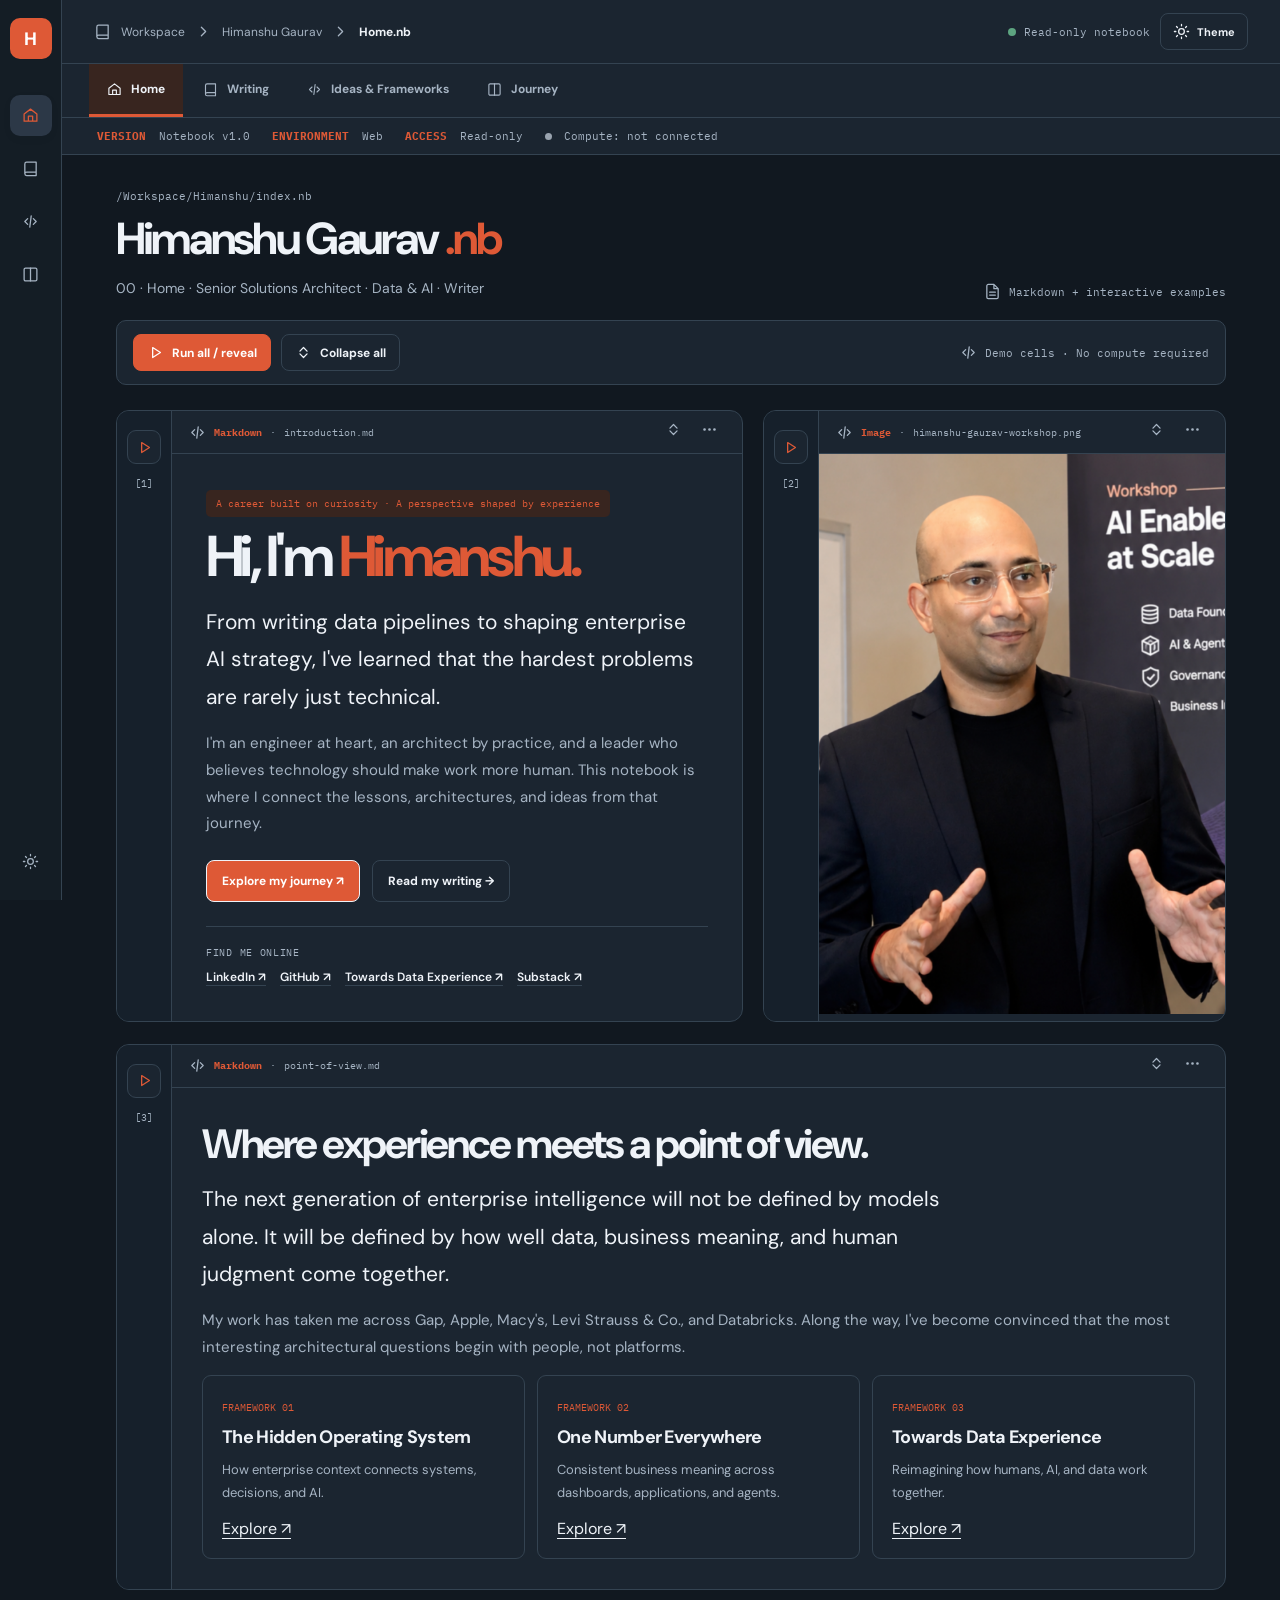
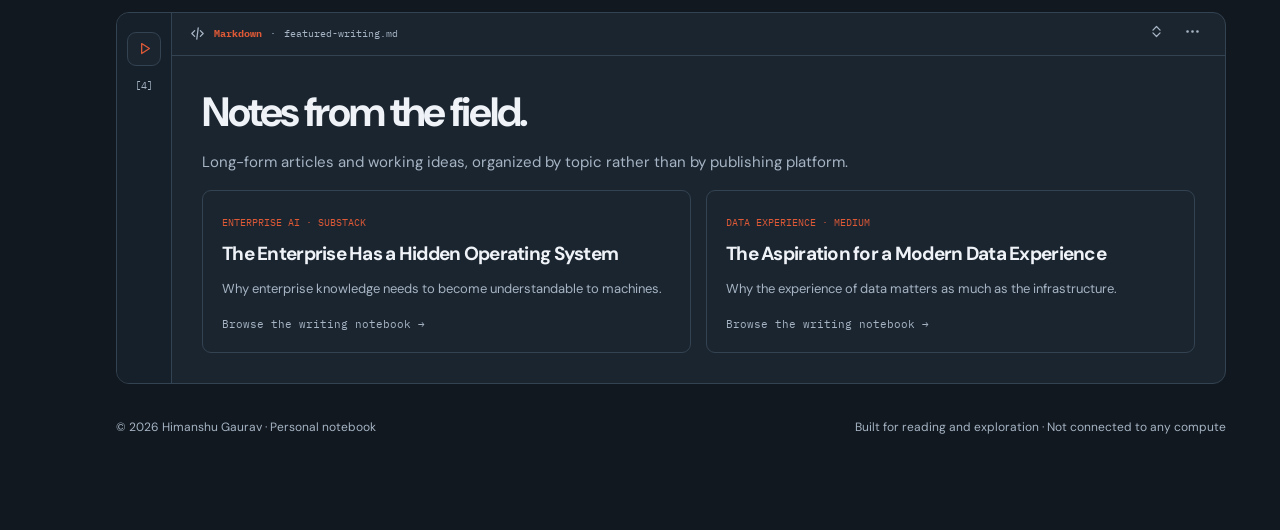
==== commit 698bf2aa: "Use resolvable image URL for homepage primaryImageOfPage" ====
--- a/index.html
+++ b/index.html
@@ -1,4 +1,4 @@
-<!doctype html><html lang="en"><head><meta charset="utf-8"><meta name="viewport" content="width=device-width,initial-scale=1"><meta name="description" content="Himanshu Gaurav is a data and AI architect and writer exploring enterprise AI, semantic intelligence, data architecture, and the human side of technology."><link rel="canonical" href="https://himanshugaurav.com/"><meta property="og:title" content="Himanshu Gaurav | Data &amp; AI Architect, Writer &amp; Thought Leader"><meta property="og:site_name" content="Himanshu Gaurav"><meta property="og:description" content="Himanshu Gaurav is a data and AI architect and writer exploring enterprise AI, semantic intelligence, data architecture, and the human side of technology."><meta property="og:image" content="https://himanshugaurav.com/assets/1793568794406.png"><meta name="twitter:card" content="summary_large_image"><meta name="author" content="Himanshu Gaurav"><title>Himanshu Gaurav | Data &amp; AI Architect, Writer &amp; Thought Leader</title><script>(function(){var light=false;try{light=localStorage.getItem('nb-theme-v2')==='light'}catch(e){}document.documentElement.classList.add(light?'light':'dark')})();</script><link rel="stylesheet" href="assets/style.css"><script type="application/ld+json">{"@context":"https://schema.org","@graph":[{"@type":"WebSite","@id":"https://himanshugaurav.com/#website","url":"https://himanshugaurav.com/","name":"Himanshu Gaurav","alternateName":"himanshugaurav.com","description":"Personal website of Himanshu Gaurav, data and AI architect and writer.","publisher":{"@id":"https://himanshugaurav.com/#himanshu-gaurav"}},{"@type":"Person","@id":"https://himanshugaurav.com/#himanshu-gaurav","name":"Himanshu Gaurav","url":"https://himanshugaurav.com/","image":{"@type":"ImageObject","url":"https://himanshugaurav.com/assets/1793568794406.png","caption":"Himanshu Gaurav speaking at an AI enablement workshop"},"jobTitle":"Senior Solutions Architect","worksFor":{"@type":"Organization","name":"Databricks","url":"https://www.databricks.com/"},"description":"Data and AI architect and writer exploring enterprise AI, data architecture, semantic intelligence, and data experience.","sameAs":["https://www.linkedin.com/in/himanshugaurav21/","https://github.com/himanshugaurav21"],"subjectOf":{"@type":"CreativeWork","name":"Towards Data Experience","url":"https://medium.com/towards-data-experience"}},{"@type":"WebPage","@id":"https://himanshugaurav.com/#webpage","url":"https://himanshugaurav.com/","name":"Himanshu Gaurav | Data & AI Architect, Writer & Thought Leader","isPartOf":{"@id":"https://himanshugaurav.com/#website"},"mainEntity":{"@id":"https://himanshugaurav.com/#himanshu-gaurav"},"primaryImageOfPage":{"@id":"https://himanshugaurav.com/assets/1793568794406.png"}}]}</script></head><body><svg aria-hidden="true" style="position:absolute;width:0;height:0;overflow:hidden"><defs>
+<!doctype html><html lang="en"><head><meta charset="utf-8"><meta name="viewport" content="width=device-width,initial-scale=1"><meta name="description" content="Himanshu Gaurav is a data and AI architect and writer exploring enterprise AI, semantic intelligence, data architecture, and the human side of technology."><link rel="canonical" href="https://himanshugaurav.com/"><meta property="og:title" content="Himanshu Gaurav | Data &amp; AI Architect, Writer &amp; Thought Leader"><meta property="og:site_name" content="Himanshu Gaurav"><meta property="og:description" content="Himanshu Gaurav is a data and AI architect and writer exploring enterprise AI, semantic intelligence, data architecture, and the human side of technology."><meta property="og:image" content="https://himanshugaurav.com/assets/1793568794406.png"><meta name="twitter:card" content="summary_large_image"><meta name="author" content="Himanshu Gaurav"><title>Himanshu Gaurav | Data &amp; AI Architect, Writer &amp; Thought Leader</title><script>(function(){var light=false;try{light=localStorage.getItem('nb-theme-v2')==='light'}catch(e){}document.documentElement.classList.add(light?'light':'dark')})();</script><link rel="stylesheet" href="assets/style.css"><script type="application/ld+json">{"@context":"https://schema.org","@graph":[{"@type":"WebSite","@id":"https://himanshugaurav.com/#website","url":"https://himanshugaurav.com/","name":"Himanshu Gaurav","alternateName":"himanshugaurav.com","description":"Personal website of Himanshu Gaurav, data and AI architect and writer.","publisher":{"@id":"https://himanshugaurav.com/#himanshu-gaurav"}},{"@type":"Person","@id":"https://himanshugaurav.com/#himanshu-gaurav","name":"Himanshu Gaurav","url":"https://himanshugaurav.com/","image":{"@type":"ImageObject","url":"https://himanshugaurav.com/assets/1793568794406.png","caption":"Himanshu Gaurav speaking at an AI enablement workshop"},"jobTitle":"Senior Solutions Architect","worksFor":{"@type":"Organization","name":"Databricks","url":"https://www.databricks.com/"},"description":"Data and AI architect and writer exploring enterprise AI, data architecture, semantic intelligence, and data experience.","sameAs":["https://www.linkedin.com/in/himanshugaurav21/","https://github.com/himanshugaurav21"],"subjectOf":{"@type":"CreativeWork","name":"Towards Data Experience","url":"https://medium.com/towards-data-experience"}},{"@type":"WebPage","@id":"https://himanshugaurav.com/#webpage","url":"https://himanshugaurav.com/","name":"Himanshu Gaurav | Data & AI Architect, Writer & Thought Leader","isPartOf":{"@id":"https://himanshugaurav.com/#website"},"mainEntity":{"@id":"https://himanshugaurav.com/#himanshu-gaurav"},"primaryImageOfPage":"https://himanshugaurav.com/assets/1793568794406.png"}]}</script></head><body><svg aria-hidden="true" style="position:absolute;width:0;height:0;overflow:hidden"><defs>
 <symbol id="i-book" viewBox="0 0 24 24"><path d="M4 19.5A2.5 2.5 0 016.5 17H20M6.5 17H20V3H6.5A2.5 2.5 0 004 5.5v14A2.5 2.5 0 006.5 22H20v-5"/></symbol>
 <symbol id="i-play" viewBox="0 0 24 24"><path d="m8 5 11 7-11 7z"/></symbol>
 <symbol id="i-panel" viewBox="0 0 24 24"><rect x="3" y="3" width="18" height="18" rx="2"/><path d="M9 3v18"/></symbol>
--- a/assets/style.css
+++ b/assets/style.css
@@ -20,3 +20,9 @@
 .dark{color-scheme:dark;--bg:#111820;--sidebar:#141d25;--surface:#1b2530;--ink:#eff3f8;--muted:#a6b4c3;--line:#344351;--code:#16202b;--shadow:none;--accentbg:#38251f;color:var(--ink)}.dark .rail{background:var(--sidebar)}.dark .rail .active,.dark .rail a:hover,.dark .rail button:hover{background:#2c3847}.dark .filter.active,.dark .switch button.active{background:var(--accent);color:#fff}.dark .switch{background:#293949}.dark .cta.filled{background:var(--accent);color:#fff}.dark .toolbar-note .dot{background:#5da480}
 @media(max-width:900px){.hero-grid,.model-grid{grid-template-columns:1fr}.stepgrid,.topicgrid{grid-template-columns:1fr 1fr}.breadcrumb{white-space:normal}.workspace{padding:28px 22px 60px}}
 @media(max-width:640px){.app{grid-template-columns:46px minmax(0,1fr)}.rail{padding:10px 2px}.rail a,.rail button{width:38px}.topbar{padding:14px 12px}.breadcrumb{font-size:10px}.navtabs{padding:0 8px}.navtabs a{padding:14px 10px}.workspace{padding:20px 12px 46px}.workspace-meta{padding:10px 12px;gap:10px;font-size:9px}.cell{grid-template-columns:38px minmax(0,1fr)}.cellgutter{padding:14px 3px}.gutterrun{width:29px;height:29px}.cellcontent,.hero-grid .cellcontent{padding:20px 15px}.hero-image{min-height:300px}.twocol,.stepgrid,.topicgrid{grid-template-columns:1fr}.metrics{grid-template-columns:1fr}.file-heading h1{font-size:32px}.hero-title{font-size:40px!important}.hide-mobile{display:none!important}}
+
+/* Branded professional identity links: visible, accessible, responsive. */
+.profile-links{display:flex;flex-wrap:wrap;align-items:center;gap:10px 14px;margin-top:24px;padding-top:19px;border-top:1px solid var(--line)}
+.profile-links-label{font:10px var(--mono);letter-spacing:.07em;color:var(--muted);width:100%}
+.profile-links a{font:600 12px var(--sans);color:var(--ink);text-decoration:underline;text-decoration-color:var(--line);text-underline-offset:4px}
+.profile-links a:hover{color:var(--accent);text-decoration-color:var(--accent)}
